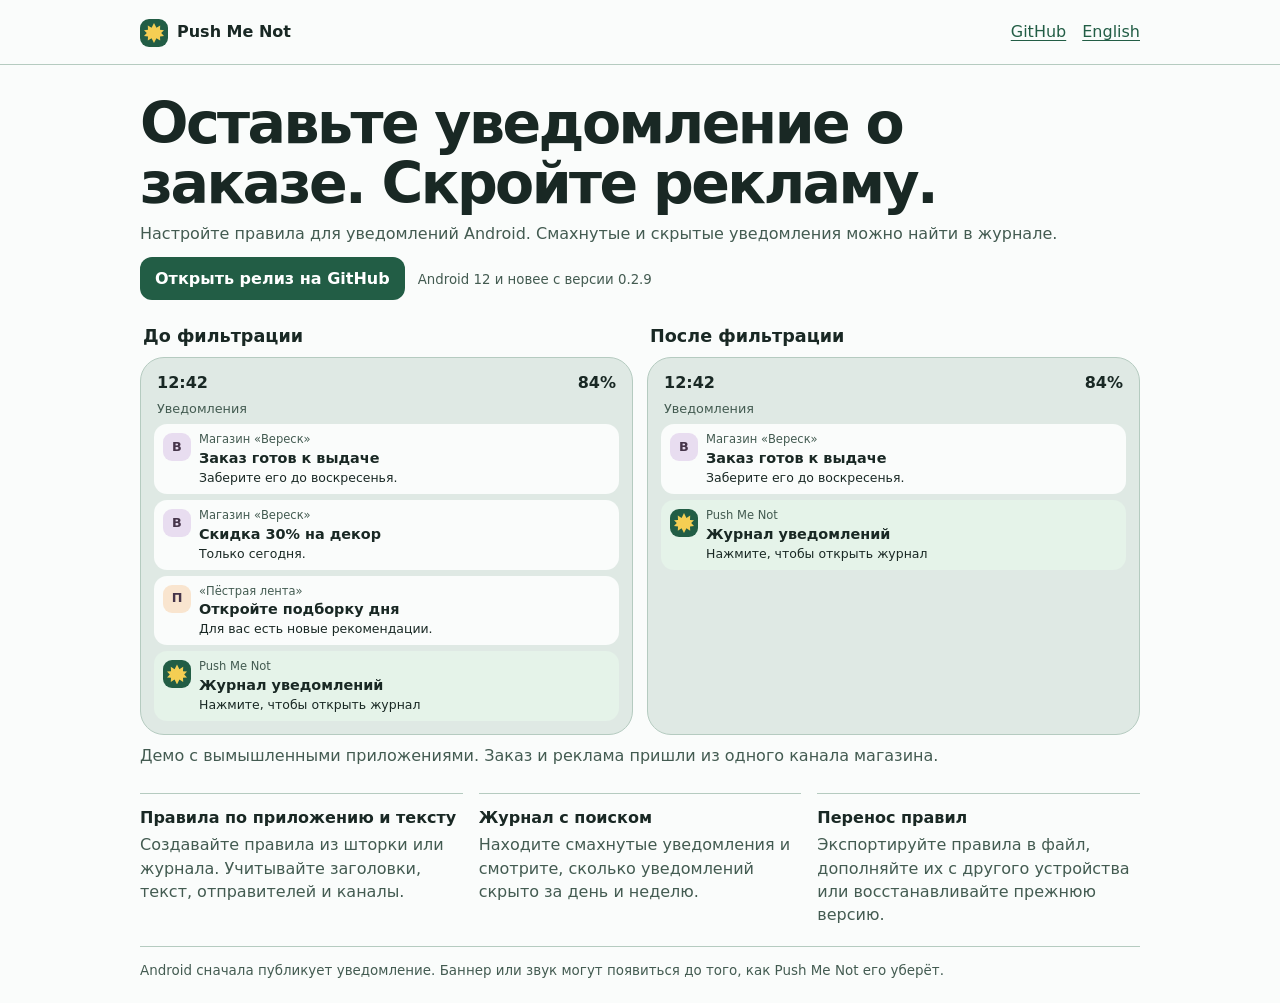
==== docs/ru/index.html @ 068c9e7c "Show notification shade before and after filtering" ====
<!doctype html>
<html lang="ru">
<head>
  <meta charset="utf-8">
  <meta name="viewport" content="width=device-width, initial-scale=1">
  <title>Push Me Not — До фильтрации / После фильтрации</title>
  <meta name="description" content="Фильтруйте уведомления Android по правилам и находите их в журнале с поиском.">
  <link rel="alternate" hreflang="en" href="../">
  <link rel="stylesheet" href="../style.css">
</head>
<body>
<header><div class="wrap">
  <a class="brand" href="./"><span class="icon sun-icon" aria-hidden="true"><i class="sun"></i></span>Push Me Not</a>
  <nav><a href="https://github.com/VitalyOstanin/pushmenot">GitHub</a><a href="../" hreflang="en" lang="en">English</a></nav>
</div></header>
<main class="wrap">
  <section class="intro">
    <h1>Оставьте уведомление о заказе. Скройте рекламу.</h1>
    <p>Настройте правила для уведомлений Android. Смахнутые и скрытые уведомления можно найти в журнале.</p>
    <a class="cta" href="https://github.com/VitalyOstanin/pushmenot/releases/latest">Открыть релиз на GitHub</a>
    <small>Android 12 и новее с версии 0.2.9</small>
  </section>
  <figure>
    <div class="comparison">
      <section class="shot"><h2>До фильтрации</h2><div class="shade"><div class="shade-bar"><span>12:42</span><span>84%</span></div><div class="shade-label">Уведомления</div><article class="notice "><div class="icon " aria-hidden="true">В</div><div><span class="source">Магазин «Вереск»</span><strong>Заказ готов к выдаче</strong><span class="message">Заберите его до воскресенья.</span></div></article><article class="notice "><div class="icon " aria-hidden="true">В</div><div><span class="source">Магазин «Вереск»</span><strong>Скидка 30% на декор</strong><span class="message">Только сегодня.</span></div></article><article class="notice offer"><div class="icon offer" aria-hidden="true">П</div><div><span class="source">«Пёстрая лента»</span><strong>Откройте подборку дня</strong><span class="message">Для вас есть новые рекомендации.</span></div></article><article class="notice shortcut"><div class="icon sun-icon" aria-hidden="true"><i class="sun"></i></div><div><span class="source">Push Me Not</span><strong>Журнал уведомлений</strong><span class="message">Нажмите, чтобы открыть журнал</span></div></article></div></section>
      <section class="shot"><h2>После фильтрации</h2><div class="shade"><div class="shade-bar"><span>12:42</span><span>84%</span></div><div class="shade-label">Уведомления</div><article class="notice "><div class="icon " aria-hidden="true">В</div><div><span class="source">Магазин «Вереск»</span><strong>Заказ готов к выдаче</strong><span class="message">Заберите его до воскресенья.</span></div></article><article class="notice shortcut"><div class="icon sun-icon" aria-hidden="true"><i class="sun"></i></div><div><span class="source">Push Me Not</span><strong>Журнал уведомлений</strong><span class="message">Нажмите, чтобы открыть журнал</span></div></article></div></section>
    </div>
    <figcaption>Демо с вымышленными приложениями. Заказ и реклама пришли из одного канала магазина.</figcaption>
  </figure>
  <section class="facts">
    <article><h2>Правила по приложению и тексту</h2><p>Создавайте правила из шторки или журнала. Учитывайте заголовки, текст, отправителей и каналы.</p></article>
    <article><h2>Журнал с поиском</h2><p>Находите смахнутые уведомления и смотрите, сколько уведомлений скрыто за день и неделю.</p></article>
    <article><h2>Перенос правил</h2><p>Экспортируйте правила в файл, дополняйте их с другого устройства или восстанавливайте прежнюю версию.</p></article>
  </section>
  <footer>Android сначала публикует уведомление. Баннер или звук могут появиться до того, как Push Me Not его уберёт.</footer>
</main>
</body>
</html>
---- docs/style.css ----
:root {
  color-scheme: light dark;
  --ink: #192824;
  --muted: #435b51;
  --green: #225d45;
  --on-green: #fff;
  --bg: #fafcfb;
  --line: #b5cbc0;
  --shade: #dfe9e4;
  --card: #fafcfb;
  --shortcut: #e5f3e9;
  --icon-shop: #e8ddf0;
  --icon-offer: #f9e5cf;
  --icon-ink: #46354a;
  --yellow: #f5ce53;
  font: 16px/1.45 system-ui, sans-serif;
}
@media (prefers-color-scheme: dark) {
  :root {
    --ink: #eef6ef;
    --muted: #bad0c3;
    --green: #afe1c3;
    --on-green: #162e23;
    --bg: #14231c;
    --line: #526c5e;
    --shade: #1d3027;
    --card: #293e34;
    --shortcut: #304d3d;
    --icon-shop: #cabbda;
    --icon-offer: #e9c8a6;
  }
}
* { box-sizing: border-box; }
body { margin: 0; background: var(--bg); color: var(--ink); }
.wrap { width: min(100% - 36px, 1000px); margin-inline: auto; }
header { border-bottom: 1px solid var(--line); }
header .wrap { min-height: 64px; display: flex; justify-content: space-between; align-items: center; gap: 14px; }
.brand { display: inline-flex; align-items: center; gap: 9px; color: var(--ink); font-weight: 750; text-decoration: none; }
nav { display: flex; gap: 16px; }
a { color: var(--green); text-underline-offset: 3px; }
a:focus-visible { outline: 3px solid var(--yellow); outline-offset: 4px; }
.intro { padding-block: 28px 24px; }
h1 { max-width: 23ch; margin: 0 0 8px; font-size: clamp(30px, 5vw, 57px); line-height: 1.06; letter-spacing: -.045em; text-wrap: balance; }
.intro p { margin: 0 0 12px; color: var(--muted); }
.cta { display: inline-block; border-radius: 12px; padding: 10px 15px; background: var(--green); color: var(--on-green); font-weight: 700; text-decoration: none; }
.intro small { display: inline-block; margin: 6px 0 0 8px; color: var(--muted); }
figure { margin: 0; }
.comparison { display: grid; grid-template-columns: repeat(2, minmax(0, 1fr)); gap: 14px; }
.shot { display: grid; grid-template-rows: auto 1fr; }
.shot h2 { font-size: 1.1rem; margin: 0 0 7px 3px; }
.shade { display: flex; flex-direction: column; gap: 6px; min-height: 357px; padding: 13px; border: 1px solid var(--line); border-radius: 24px; background: var(--shade); }
.shade-bar { display: flex; justify-content: space-between; font-weight: 700; padding: 0 3px; }
.shade-label { color: var(--muted); font-size: .8rem; padding-inline: 3px; }
.notice { display: grid; grid-template-columns: 28px minmax(0, 1fr); align-items: start; gap: 8px; padding: 7px 9px; background: var(--card); border-radius: 13px; }
.notice.shortcut { background: var(--shortcut); }
.notice span, .notice strong { display: block; overflow-wrap: anywhere; }
.notice .source { font-size: .72rem; color: var(--muted); }
.notice strong { font-size: .9rem; }
.notice .message { font-size: .78rem; }
.icon { width: 28px; height: 28px; display: grid; place-items: center; margin-top: 2px; background: var(--icon-shop); color: var(--icon-ink); border-radius: 9px; font-weight: 800; font-size: .8rem; }
.icon.offer { background: var(--icon-offer); }
.sun-icon { background: #225d45; }
.sun { width: 20px; height: 20px; background: var(--yellow); clip-path: polygon(50% 0,62% 24%,81% 12%,80% 34%,100% 36%,86% 50%,100% 65%,80% 67%,81% 88%,62% 76%,50% 100%,38% 76%,19% 88%,20% 67%,0 65%,14% 50%,0 36%,20% 34%,19% 12%,38% 24%); }
figcaption { margin-top: 9px; color: var(--muted); }
footer { margin-top: 20px; padding: 14px 0 22px; border-top: 1px solid var(--line); color: var(--muted); font-size: .84rem; }
@media (max-width: 480px) {
  .wrap { width: calc(100% - 22px); }
  .comparison { gap: 8px; }
  .shade { min-height: 0; padding: 6px; border-radius: 17px; }
  .notice { grid-template-columns: minmax(0, 1fr); padding: 6px; }
  .notice .icon { display: none; }
  .shot h2 { font-size: .98rem; }
  .intro small { margin-left: 0; display: block; }
}

.facts { display: grid; grid-template-columns: repeat(3, minmax(0, 1fr)); gap: 16px; margin-top: 26px; }
.facts article { border-top: 1px solid var(--line); padding-top: 12px; }
.facts h2 { font-size: 1rem; margin: 0 0 4px; }
.facts p { color: var(--muted); margin: 0; }
@media (max-width: 620px) { .facts { grid-template-columns: 1fr; } }
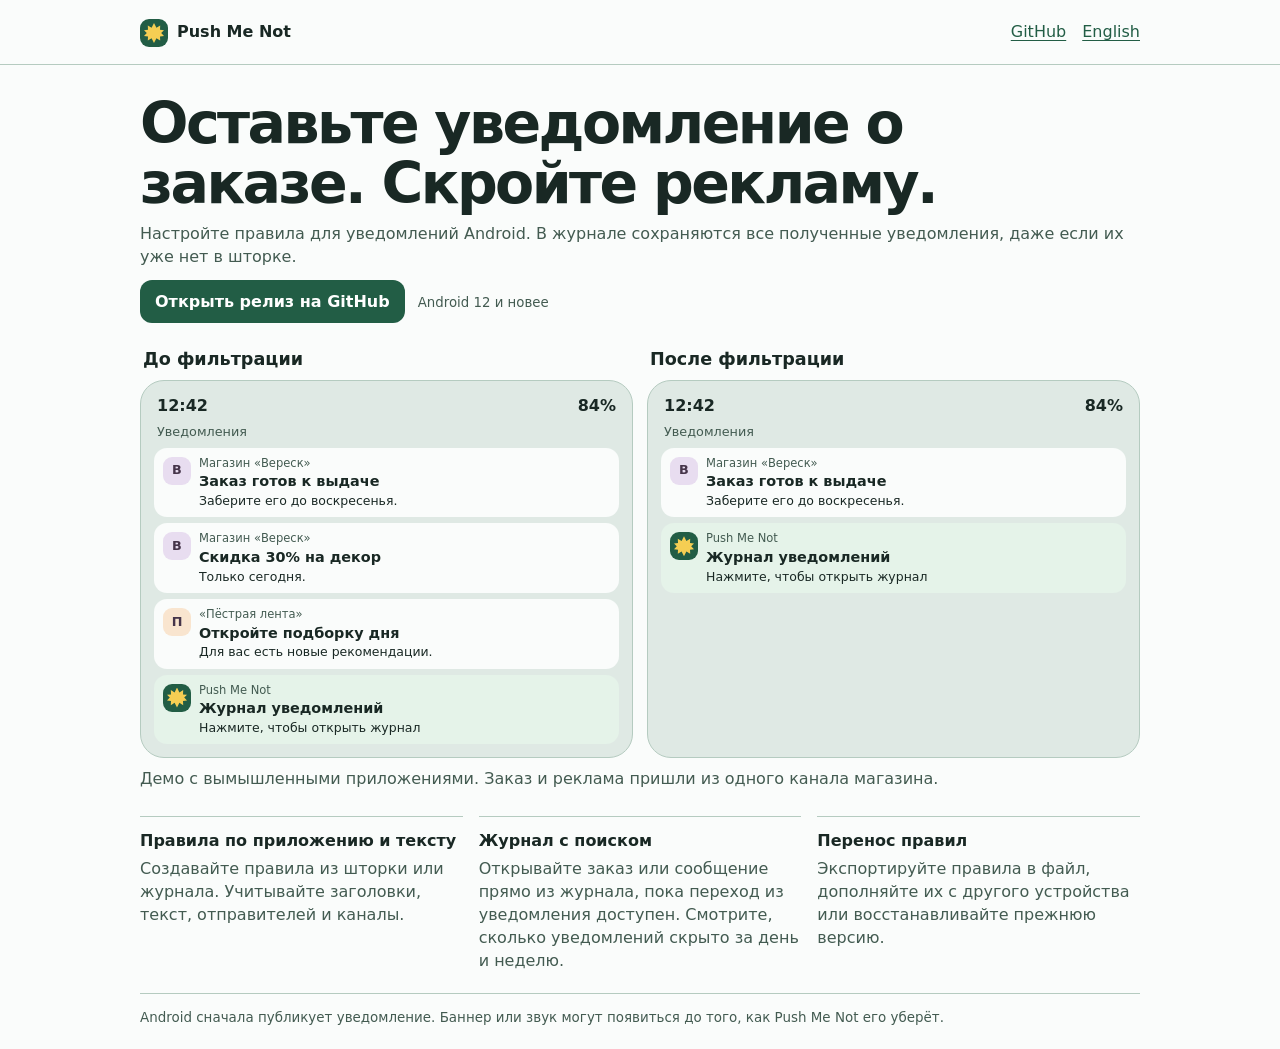
==== commit b8de87c3: "Clarify notification history on the project website" ====
--- a/docs/ru/index.html
+++ b/docs/ru/index.html
@@ -16,9 +16,9 @@
 <main class="wrap">
   <section class="intro">
     <h1>Оставьте уведомление о заказе. Скройте рекламу.</h1>
-    <p>Настройте правила для уведомлений Android. Смахнутые и скрытые уведомления можно найти в журнале.</p>
+    <p>Настройте правила для уведомлений Android. В журнале сохраняются все полученные уведомления, даже если их уже нет в шторке.</p>
     <a class="cta" href="https://github.com/VitalyOstanin/pushmenot/releases/latest">Открыть релиз на GitHub</a>
-    <small>Android 12 и новее с версии 0.2.9</small>
+    <small>Android 12 и новее</small>
   </section>
   <figure>
     <div class="comparison">
@@ -29,7 +29,7 @@
   </figure>
   <section class="facts">
     <article><h2>Правила по приложению и тексту</h2><p>Создавайте правила из шторки или журнала. Учитывайте заголовки, текст, отправителей и каналы.</p></article>
-    <article><h2>Журнал с поиском</h2><p>Находите смахнутые уведомления и смотрите, сколько уведомлений скрыто за день и неделю.</p></article>
+    <article><h2>Журнал с поиском</h2><p>Открывайте заказ или сообщение прямо из журнала, пока переход из уведомления доступен. Смотрите, сколько уведомлений скрыто за день и неделю.</p></article>
     <article><h2>Перенос правил</h2><p>Экспортируйте правила в файл, дополняйте их с другого устройства или восстанавливайте прежнюю версию.</p></article>
   </section>
   <footer>Android сначала публикует уведомление. Баннер или звук могут появиться до того, как Push Me Not его уберёт.</footer>
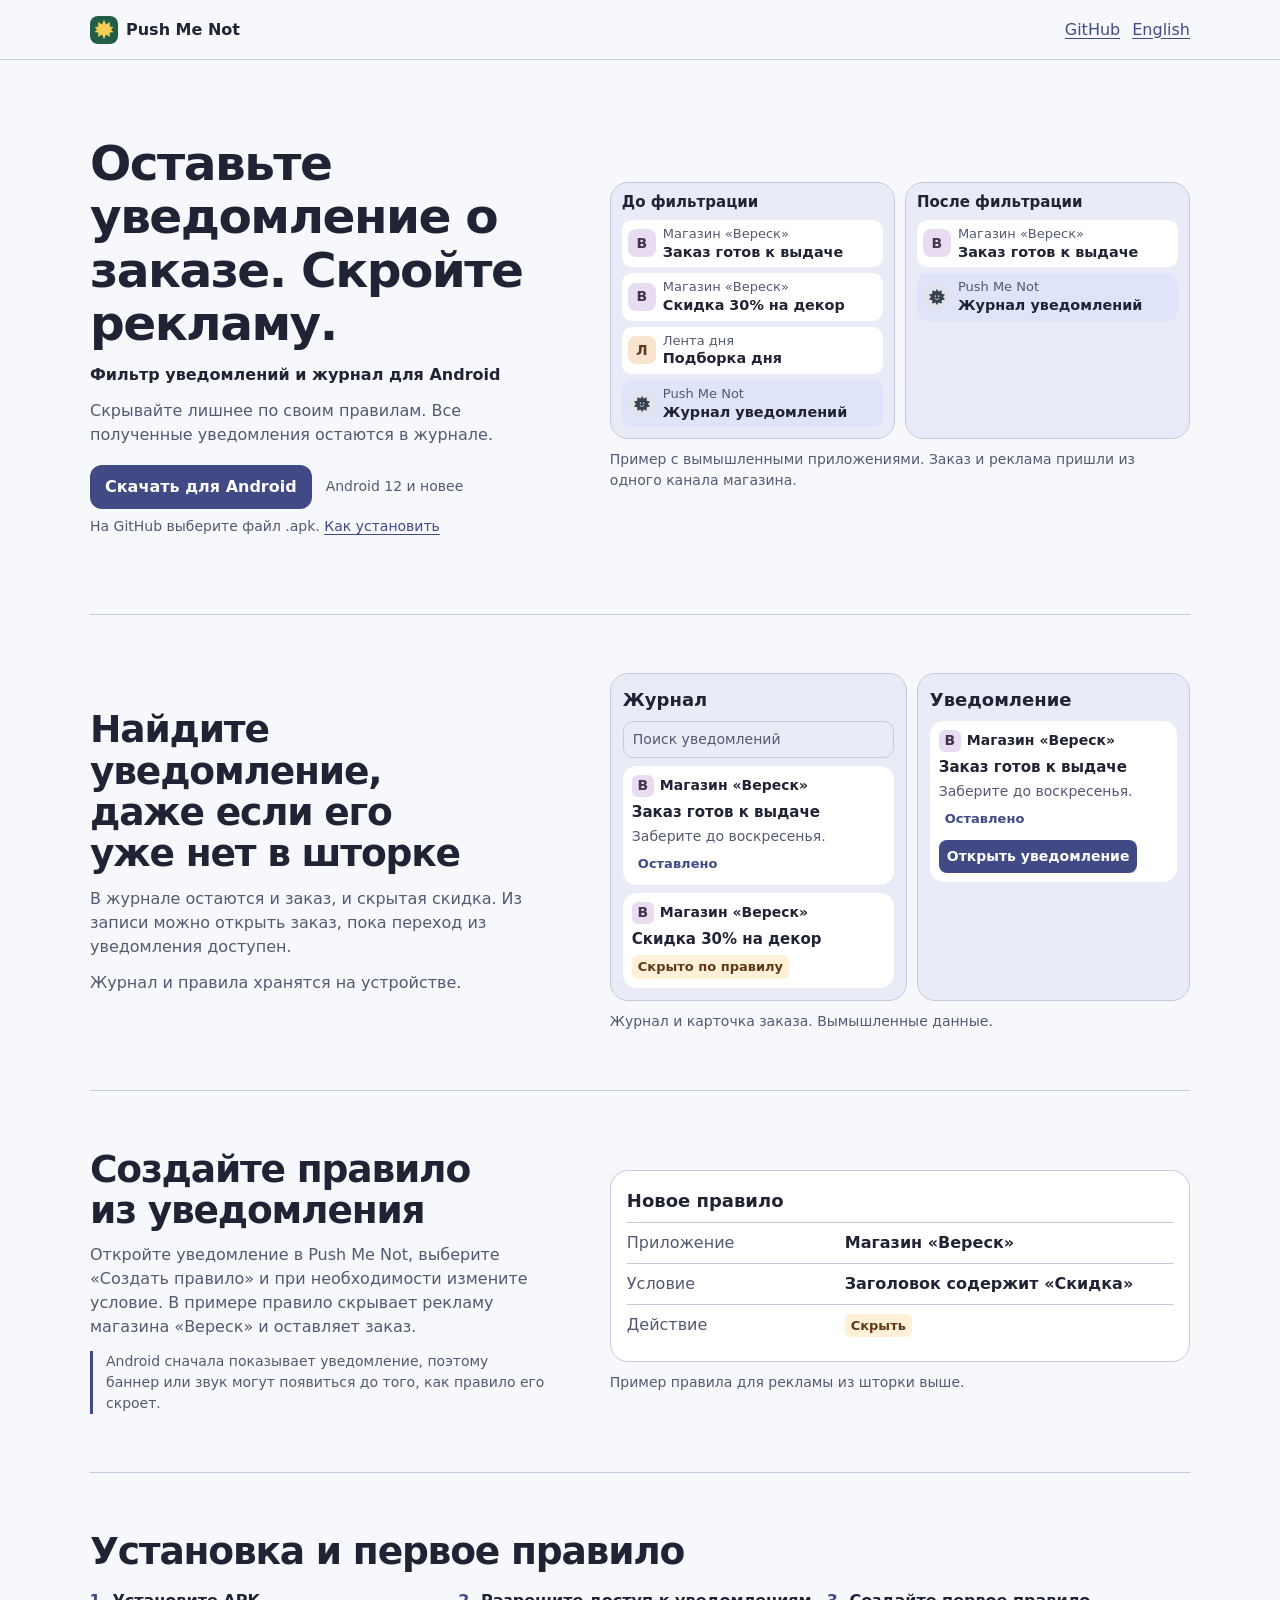
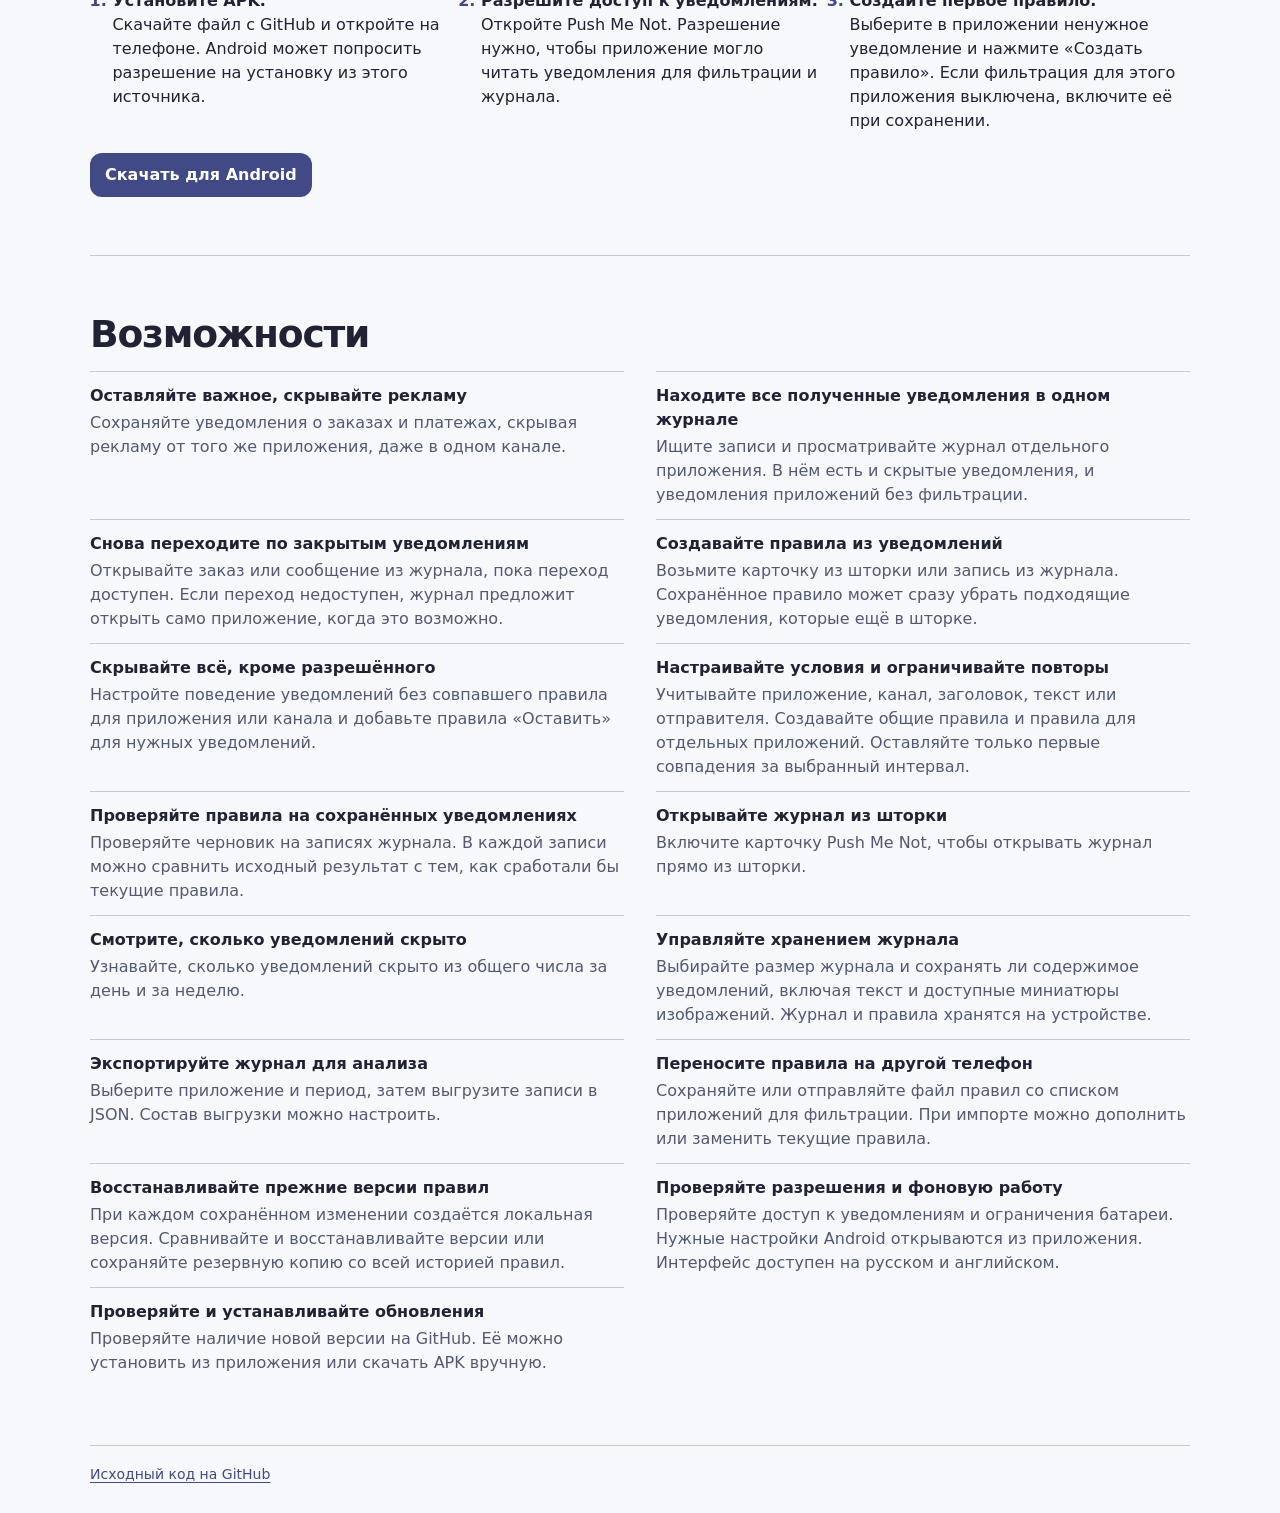
==== commit 7d24e84a: "Expand the project website and use the graphite palette" ====
--- a/docs/ru/index.html
+++ b/docs/ru/index.html
@@ -3,36 +3,138 @@
 <head>
   <meta charset="utf-8">
   <meta name="viewport" content="width=device-width, initial-scale=1">
-  <title>Push Me Not — До фильтрации / После фильтрации</title>
-  <meta name="description" content="Фильтруйте уведомления Android по правилам и находите их в журнале с поиском.">
+  <title>Push Me Not — Фильтр уведомлений и журнал</title>
+  <meta name="description" content="Фильтруйте уведомления Android по своим правилам и находите полученные уведомления в журнале с поиском.">
   <link rel="alternate" hreflang="en" href="../">
   <link rel="stylesheet" href="../style.css">
 </head>
 <body>
-<header><div class="wrap">
-  <a class="brand" href="./"><span class="icon sun-icon" aria-hidden="true"><i class="sun"></i></span>Push Me Not</a>
-  <nav><a href="https://github.com/VitalyOstanin/pushmenot">GitHub</a><a href="../" hreflang="en" lang="en">English</a></nav>
-</div></header>
+<header class="site-header">
+  <div class="wrap header-inner">
+    <a class="brand" href="./"><span class="brand-icon"><span class="sun" aria-hidden="true"></span></span>Push Me Not</a>
+    <nav aria-label="Навигация по сайту">
+      <a href="https://github.com/VitalyOstanin/pushmenot">GitHub</a>
+      <a href="../" class="language" hreflang="en" lang="en">English</a>
+    </nav>
+  </div>
+</header>
+
 <main class="wrap">
-  <section class="intro">
-    <h1>Оставьте уведомление о заказе. Скройте рекламу.</h1>
-    <p>Настройте правила для уведомлений Android. В журнале сохраняются все полученные уведомления, даже если их уже нет в шторке.</p>
-    <a class="cta" href="https://github.com/VitalyOstanin/pushmenot/releases/latest">Открыть релиз на GitHub</a>
-    <small>Android 12 и новее</small>
+  <section class="hero" aria-labelledby="main-heading">
+    <div class="hero-copy">
+      <h1 id="main-heading">Оставьте уведомление о заказе. Скройте рекламу.</h1>
+      <p class="subtitle">Фильтр уведомлений и журнал для Android</p>
+      <p class="lede">Скрывайте лишнее по своим правилам. Все полученные уведомления остаются в журнале.</p>
+      <div class="download">
+        <a class="button" href="https://github.com/VitalyOstanin/pushmenot/releases/latest">Скачать для Android</a>
+        <span>Android 12 и новее</span>
+      </div>
+      <p class="download-help">На GitHub выберите файл .apk. <a href="#install">Как установить</a></p>
+    </div>
+    <figure class="demo">
+      <div class="comparison">
+        <div class="shade">
+          <h2>До фильтрации</h2>
+          <ul><li class="notice "><span class="app-icon shop-icon" aria-hidden="true">В</span><div><span class="source">Магазин «Вереск»</span><strong>Заказ готов к выдаче</strong></div></li><li class="notice "><span class="app-icon shop-icon" aria-hidden="true">В</span><div><span class="source">Магазин «Вереск»</span><strong>Скидка 30% на декор</strong></div></li><li class="notice "><span class="app-icon rec-icon" aria-hidden="true">Л</span><div><span class="source">Лента дня</span><strong>Подборка дня</strong></div></li><li class="notice shortcut"><span class="app-icon shortcut-icon" aria-hidden="true"><span class="sun" aria-hidden="true"></span></span><div><span class="source">Push Me Not</span><strong>Журнал уведомлений</strong></div></li></ul>
+        </div>
+        <div class="shade">
+          <h2>После фильтрации</h2>
+          <ul><li class="notice "><span class="app-icon shop-icon" aria-hidden="true">В</span><div><span class="source">Магазин «Вереск»</span><strong>Заказ готов к выдаче</strong></div></li><li class="notice shortcut"><span class="app-icon shortcut-icon" aria-hidden="true"><span class="sun" aria-hidden="true"></span></span><div><span class="source">Push Me Not</span><strong>Журнал уведомлений</strong></div></li></ul>
+        </div>
+      </div>
+      <figcaption>Пример с вымышленными приложениями. Заказ и реклама пришли из одного канала магазина.</figcaption>
+    </figure>
   </section>
-  <figure>
-    <div class="comparison">
-      <section class="shot"><h2>До фильтрации</h2><div class="shade"><div class="shade-bar"><span>12:42</span><span>84%</span></div><div class="shade-label">Уведомления</div><article class="notice "><div class="icon " aria-hidden="true">В</div><div><span class="source">Магазин «Вереск»</span><strong>Заказ готов к выдаче</strong><span class="message">Заберите его до воскресенья.</span></div></article><article class="notice "><div class="icon " aria-hidden="true">В</div><div><span class="source">Магазин «Вереск»</span><strong>Скидка 30% на декор</strong><span class="message">Только сегодня.</span></div></article><article class="notice offer"><div class="icon offer" aria-hidden="true">П</div><div><span class="source">«Пёстрая лента»</span><strong>Откройте подборку дня</strong><span class="message">Для вас есть новые рекомендации.</span></div></article><article class="notice shortcut"><div class="icon sun-icon" aria-hidden="true"><i class="sun"></i></div><div><span class="source">Push Me Not</span><strong>Журнал уведомлений</strong><span class="message">Нажмите, чтобы открыть журнал</span></div></article></div></section>
-      <section class="shot"><h2>После фильтрации</h2><div class="shade"><div class="shade-bar"><span>12:42</span><span>84%</span></div><div class="shade-label">Уведомления</div><article class="notice "><div class="icon " aria-hidden="true">В</div><div><span class="source">Магазин «Вереск»</span><strong>Заказ готов к выдаче</strong><span class="message">Заберите его до воскресенья.</span></div></article><article class="notice shortcut"><div class="icon sun-icon" aria-hidden="true"><i class="sun"></i></div><div><span class="source">Push Me Not</span><strong>Журнал уведомлений</strong><span class="message">Нажмите, чтобы открыть журнал</span></div></article></div></section>
+
+  <section class="feature history" aria-labelledby="history-heading">
+    <div class="feature-copy">
+      <h2 id="history-heading">Найдите уведомление, даже если его уже нет в шторке</h2>
+      <p>В журнале остаются и заказ, и скрытая скидка. Из записи можно открыть заказ, пока переход из уведомления доступен.</p>
+      <p>Журнал и правила хранятся на устройстве.</p>
     </div>
-    <figcaption>Демо с вымышленными приложениями. Заказ и реклама пришли из одного канала магазина.</figcaption>
-  </figure>
-  <section class="facts">
-    <article><h2>Правила по приложению и тексту</h2><p>Создавайте правила из шторки или журнала. Учитывайте заголовки, текст, отправителей и каналы.</p></article>
-    <article><h2>Журнал с поиском</h2><p>Открывайте заказ или сообщение прямо из журнала, пока переход из уведомления доступен. Смотрите, сколько уведомлений скрыто за день и неделю.</p></article>
-    <article><h2>Перенос правил</h2><p>Экспортируйте правила в файл, дополняйте их с другого устройства или восстанавливайте прежнюю версию.</p></article>
+    <figure class="app-figure">
+      <div class="app-demo">
+        <div class="history-list">
+          <p class="app-heading">Журнал</p>
+          <p class="app-search">Поиск уведомлений</p>
+          <article class="entry">
+          <div class="entry-app"><span class="app-icon shop-icon" aria-hidden="true">В</span><strong>Магазин «Вереск»</strong></div>
+          <p class="entry-title">Заказ готов к выдаче</p>
+          <p class="entry-body">Заберите до воскресенья.</p>
+          <span class="status ">Оставлено</span>
+        </article>
+        <article class="entry">
+          <div class="entry-app"><span class="app-icon shop-icon" aria-hidden="true">В</span><strong>Магазин «Вереск»</strong></div>
+          <p class="entry-title">Скидка 30% на декор</p>
+
+          <span class="status status-hidden">Скрыто по правилу</span>
+        </article>
+        </div>
+        <div class="detail" role="group" aria-label="Карточка уведомления о заказе">
+          <p class="app-heading">Уведомление</p>
+          <div class="entry">
+            <div class="entry-app"><span class="app-icon shop-icon" aria-hidden="true">В</span><strong>Магазин «Вереск»</strong></div>
+            <p class="entry-title">Заказ готов к выдаче</p>
+            <p class="entry-body">Заберите до воскресенья.</p>
+            <span class="status">Оставлено</span>
+            <span class="sample-action">Открыть уведомление</span>
+          </div>
+        </div>
+      </div>
+      <figcaption>Журнал и карточка заказа. Вымышленные данные.</figcaption>
+    </figure>
   </section>
-  <footer>Android сначала публикует уведомление. Баннер или звук могут появиться до того, как Push Me Not его уберёт.</footer>
+
+  <section class="feature rule" aria-labelledby="rule-heading">
+    <div class="feature-copy">
+      <h2 id="rule-heading">Создайте правило из уведомления</h2>
+      <p>Откройте уведомление в Push Me Not, выберите «Создать правило» и при необходимости измените условие. В примере правило скрывает рекламу магазина «Вереск» и оставляет заказ.</p>
+      <p class="caveat">Android сначала показывает уведомление, поэтому баннер или звук могут появиться до того, как правило его скроет.</p>
+    </div>
+    <figure class="rule-figure">
+      <div class="rule-example">
+        <p class="app-heading">Новое правило</p>
+        <dl>
+          <div><dt>Приложение</dt><dd>Магазин «Вереск»</dd></div>
+          <div><dt>Условие</dt><dd>Заголовок содержит «Скидка»</dd></div>
+          <div><dt>Действие</dt><dd><span class="status status-hidden">Скрыть</span></dd></div>
+        </dl>
+      </div>
+      <figcaption>Пример правила для рекламы из шторки выше.</figcaption>
+    </figure>
+  </section>
+
+  <section class="install" id="install" aria-labelledby="install-heading">
+    <h2 id="install-heading">Установка и первое правило</h2>
+    <ol>
+      <li><strong>Установите APK.</strong> Скачайте файл с GitHub и откройте на телефоне. Android может попросить разрешение на установку из этого источника.</li>
+      <li><strong>Разрешите доступ к уведомлениям.</strong> Откройте Push Me Not. Разрешение нужно, чтобы приложение могло читать уведомления для фильтрации и журнала.</li>
+      <li><strong>Создайте первое правило.</strong> Выберите в приложении ненужное уведомление и нажмите «Создать правило». Если фильтрация для этого приложения выключена, включите её при сохранении.</li>
+    </ol>
+    <a class="button" href="https://github.com/VitalyOstanin/pushmenot/releases/latest">Скачать для Android</a>
+  </section>
+
+  <section class="features" aria-labelledby="features-heading">
+    <h2 id="features-heading">Возможности</h2>
+    <ul class="feature-list">
+      <li><strong>Оставляйте важное, скрывайте рекламу</strong><p>Сохраняйте уведомления о заказах и платежах, скрывая рекламу от того же приложения, даже в одном канале.</p></li>
+      <li><strong>Находите все полученные уведомления в одном журнале</strong><p>Ищите записи и просматривайте журнал отдельного приложения. В нём есть и скрытые уведомления, и уведомления приложений без фильтрации.</p></li>
+      <li><strong>Снова переходите по закрытым уведомлениям</strong><p>Открывайте заказ или сообщение из журнала, пока переход доступен. Если переход недоступен, журнал предложит открыть само приложение, когда это возможно.</p></li>
+      <li><strong>Создавайте правила из уведомлений</strong><p>Возьмите карточку из шторки или запись из журнала. Сохранённое правило может сразу убрать подходящие уведомления, которые ещё в шторке.</p></li>
+      <li><strong>Скрывайте всё, кроме разрешённого</strong><p>Настройте поведение уведомлений без совпавшего правила для приложения или канала и добавьте правила «Оставить» для нужных уведомлений.</p></li>
+      <li><strong>Настраивайте условия и ограничивайте повторы</strong><p>Учитывайте приложение, канал, заголовок, текст или отправителя. Создавайте общие правила и правила для отдельных приложений. Оставляйте только первые совпадения за выбранный интервал.</p></li>
+      <li><strong>Проверяйте правила на сохранённых уведомлениях</strong><p>Проверяйте черновик на записях журнала. В каждой записи можно сравнить исходный результат с тем, как сработали бы текущие правила.</p></li>
+      <li><strong>Открывайте журнал из шторки</strong><p>Включите карточку Push Me Not, чтобы открывать журнал прямо из шторки.</p></li>
+      <li><strong>Смотрите, сколько уведомлений скрыто</strong><p>Узнавайте, сколько уведомлений скрыто из общего числа за день и за неделю.</p></li>
+      <li><strong>Управляйте хранением журнала</strong><p>Выбирайте размер журнала и сохранять ли содержимое уведомлений, включая текст и доступные миниатюры изображений. Журнал и правила хранятся на устройстве.</p></li>
+      <li><strong>Экспортируйте журнал для анализа</strong><p>Выберите приложение и период, затем выгрузите записи в JSON. Состав выгрузки можно настроить.</p></li>
+      <li><strong>Переносите правила на другой телефон</strong><p>Сохраняйте или отправляйте файл правил со списком приложений для фильтрации. При импорте можно дополнить или заменить текущие правила.</p></li>
+      <li><strong>Восстанавливайте прежние версии правил</strong><p>При каждом сохранённом изменении создаётся локальная версия. Сравнивайте и восстанавливайте версии или сохраняйте резервную копию со всей историей правил.</p></li>
+      <li><strong>Проверяйте разрешения и фоновую работу</strong><p>Проверяйте доступ к уведомлениям и ограничения батареи. Нужные настройки Android открываются из приложения. Интерфейс доступен на русском и английском.</p></li>
+      <li><strong>Проверяйте и устанавливайте обновления</strong><p>Проверяйте наличие новой версии на GitHub. Её можно установить из приложения или скачать APK вручную.</p></li>
+    </ul>
+  </section>
 </main>
+<footer class="wrap site-footer"><a href="https://github.com/VitalyOstanin/pushmenot">Исходный код на GitHub</a></footer>
 </body>
 </html>
--- a/docs/style.css
+++ b/docs/style.css
@@ -1,80 +1,232 @@
 :root {
   color-scheme: light dark;
-  --ink: #192824;
-  --muted: #435b51;
-  --green: #225d45;
-  --on-green: #fff;
-  --bg: #fafcfb;
-  --line: #b5cbc0;
-  --shade: #dfe9e4;
-  --card: #fafcfb;
-  --shortcut: #e5f3e9;
-  --icon-shop: #e8ddf0;
-  --icon-offer: #f9e5cf;
-  --icon-ink: #46354a;
-  --yellow: #f5ce53;
-  font: 16px/1.45 system-ui, sans-serif;
-}
-@media (prefers-color-scheme: dark) {
-  :root {
-    --ink: #eef6ef;
-    --muted: #bad0c3;
-    --green: #afe1c3;
-    --on-green: #162e23;
-    --bg: #14231c;
-    --line: #526c5e;
-    --shade: #1d3027;
-    --card: #293e34;
-    --shortcut: #304d3d;
-    --icon-shop: #cabbda;
-    --icon-offer: #e9c8a6;
-  }
-}
+  --bg: light-dark(#f7f8fc, #171923);
+  --surface: light-dark(#fff, #252936);
+  --well: light-dark(#e9ecf6, #1d202c);
+  --ink: light-dark(#202333, #f0f1fa);
+  --muted: light-dark(#535970, #b9bfd1);
+  --line: light-dark(#c4cadd, #555e7c);
+  --accent: light-dark(#414a85, #b5bff8);
+  --on-accent: light-dark(#fff, #171923);
+  --highlight: light-dark(#dfe4fa, #363e60);
+  --warning-bg: light-dark(#fff0d7, #50391f);
+  --warning-ink: light-dark(#5c3b16, #ffdfaa);
+  --sun: #f5ce53;
+  font: 16px/1.5 system-ui, sans-serif;
+}
+
 * { box-sizing: border-box; }
-body { margin: 0; background: var(--bg); color: var(--ink); }
-.wrap { width: min(100% - 36px, 1000px); margin-inline: auto; }
-header { border-bottom: 1px solid var(--line); }
-header .wrap { min-height: 64px; display: flex; justify-content: space-between; align-items: center; gap: 14px; }
-.brand { display: inline-flex; align-items: center; gap: 9px; color: var(--ink); font-weight: 750; text-decoration: none; }
-nav { display: flex; gap: 16px; }
-a { color: var(--green); text-underline-offset: 3px; }
-a:focus-visible { outline: 3px solid var(--yellow); outline-offset: 4px; }
-.intro { padding-block: 28px 24px; }
-h1 { max-width: 23ch; margin: 0 0 8px; font-size: clamp(30px, 5vw, 57px); line-height: 1.06; letter-spacing: -.045em; text-wrap: balance; }
-.intro p { margin: 0 0 12px; color: var(--muted); }
-.cta { display: inline-block; border-radius: 12px; padding: 10px 15px; background: var(--green); color: var(--on-green); font-weight: 700; text-decoration: none; }
-.intro small { display: inline-block; margin: 6px 0 0 8px; color: var(--muted); }
-figure { margin: 0; }
-.comparison { display: grid; grid-template-columns: repeat(2, minmax(0, 1fr)); gap: 14px; }
-.shot { display: grid; grid-template-rows: auto 1fr; }
-.shot h2 { font-size: 1.1rem; margin: 0 0 7px 3px; }
-.shade { display: flex; flex-direction: column; gap: 6px; min-height: 357px; padding: 13px; border: 1px solid var(--line); border-radius: 24px; background: var(--shade); }
-.shade-bar { display: flex; justify-content: space-between; font-weight: 700; padding: 0 3px; }
-.shade-label { color: var(--muted); font-size: .8rem; padding-inline: 3px; }
-.notice { display: grid; grid-template-columns: 28px minmax(0, 1fr); align-items: start; gap: 8px; padding: 7px 9px; background: var(--card); border-radius: 13px; }
-.notice.shortcut { background: var(--shortcut); }
-.notice span, .notice strong { display: block; overflow-wrap: anywhere; }
-.notice .source { font-size: .72rem; color: var(--muted); }
-.notice strong { font-size: .9rem; }
-.notice .message { font-size: .78rem; }
-.icon { width: 28px; height: 28px; display: grid; place-items: center; margin-top: 2px; background: var(--icon-shop); color: var(--icon-ink); border-radius: 9px; font-weight: 800; font-size: .8rem; }
-.icon.offer { background: var(--icon-offer); }
-.sun-icon { background: #225d45; }
-.sun { width: 20px; height: 20px; background: var(--yellow); clip-path: polygon(50% 0,62% 24%,81% 12%,80% 34%,100% 36%,86% 50%,100% 65%,80% 67%,81% 88%,62% 76%,50% 100%,38% 76%,19% 88%,20% 67%,0 65%,14% 50%,0 36%,20% 34%,19% 12%,38% 24%); }
-figcaption { margin-top: 9px; color: var(--muted); }
-footer { margin-top: 20px; padding: 14px 0 22px; border-top: 1px solid var(--line); color: var(--muted); font-size: .84rem; }
-@media (max-width: 480px) {
-  .wrap { width: calc(100% - 22px); }
-  .comparison { gap: 8px; }
-  .shade { min-height: 0; padding: 6px; border-radius: 17px; }
-  .notice { grid-template-columns: minmax(0, 1fr); padding: 6px; }
-  .notice .icon { display: none; }
-  .shot h2 { font-size: .98rem; }
-  .intro small { margin-left: 0; display: block; }
-}
-
-.facts { display: grid; grid-template-columns: repeat(3, minmax(0, 1fr)); gap: 16px; margin-top: 26px; }
-.facts article { border-top: 1px solid var(--line); padding-top: 12px; }
-.facts h2 { font-size: 1rem; margin: 0 0 4px; }
-.facts p { color: var(--muted); margin: 0; }
-@media (max-width: 620px) { .facts { grid-template-columns: 1fr; } }
+body { margin: 0; color: var(--ink); background: var(--bg); }
+.wrap { width: min(100% - 40px, 1100px); margin-inline: auto; }
+p, h1, h2, figure, ul, ol, dl { margin: 0; }
+p, li, h1, h2 { overflow-wrap: break-word; }
+a { color: var(--accent); text-underline-offset: .2em; }
+a:focus-visible { outline: 3px solid var(--accent); outline-offset: 4px; }
+h1, h2 { line-height: 1.1; letter-spacing: -.032em; text-wrap: balance; }
+h1 { font-size: clamp(2rem, 3.8vw, 3.4rem); }
+h2 { font-size: clamp(1.5rem, 3.1vw, 2.35rem); }
+figcaption { margin-top: 10px; color: var(--muted); font-size: .875rem; }
+
+.header-inner, .header-inner nav { display: flex; align-items: center; gap: 12px; }
+.site-header { border-bottom: 1px solid var(--line); }
+.header-inner { min-height: 59px; justify-content: space-between; }
+.header-inner nav { flex-wrap: wrap; }
+.brand {
+  display: inline-flex;
+  align-items: center;
+  gap: 8px;
+  color: var(--ink);
+  font-weight: 760;
+  text-decoration: none;
+}
+.brand-icon, .app-icon {
+  display: grid;
+  place-items: center;
+  flex: none;
+  width: 28px;
+  height: 28px;
+  border-radius: 8px;
+  font-size: .875rem;
+  font-weight: 800;
+}
+.brand-icon { background: #225d45; }
+.shortcut-icon {
+  border-radius: 50%;
+  background: light-dark(#e1e5eb, #38434e);
+  color: light-dark(#374350, #f0f3f7);
+}
+.sun {
+  width: 19px;
+  height: 19px;
+  background: var(--sun);
+  clip-path: polygon(50% 0,61% 24%,80% 10%,81% 35%,100% 37%,87% 50%,100% 65%,80% 66%,81% 89%,61% 76%,50% 100%,39% 76%,19% 89%,20% 66%,0 65%,13% 50%,0 37%,19% 35%,20% 10%,39% 24%);
+}
+
+.notice .shortcut-icon .sun {
+  width: 100%;
+  height: 100%;
+  background: currentColor;
+  clip-path: none;
+  mask: url("data:image/svg+xml,%3Csvg%20xmlns%3D%22http%3A//www.w3.org/2000/svg%22%20viewBox%3D%220%200%20108%20108%22%3E%3Cpath%20transform%3D%22translate%2814%2014%29%20scale%280.8%200.8%29%22%20fill%3D%22%23fff%22%20fill-rule%3D%22evenodd%22%20d%3D%22M50%2C10%20L57%2C24%2072%2C18%2073%2C34%2089%2C38%2079%2C50%2089%2C62%2073%2C66%2072%2C82%2057%2C76%2050%2C90%2043%2C76%2028%2C82%2027%2C66%2011%2C62%2021%2C50%2011%2C38%2027%2C34%2028%2C18%2043%2C24%20Z%20M45%2C46%20A3%2C4%200%2C1%201%2C39%2C46%20A3%2C4%200%2C1%201%2C45%2C46%20Z%20M61%2C46%20A3%2C4%200%2C1%201%2C55%2C46%20A3%2C4%200%2C1%201%2C61%2C46%20Z%20M40%2C58.1%20Q50%2C67.9%2060%2C58.1%20A1.5%2C1.5%200%2C0%200%2C58%2C55.9%20Q50%2C63.1%2042%2C55.9%20A1.5%2C1.5%200%2C0%200%2C40%2C58.1%20Z%22/%3E%3C/svg%3E") center / contain no-repeat;
+}
+
+.hero, .feature {
+  display: grid;
+  grid-template-columns: minmax(0, .88fr) minmax(0, 1.12fr);
+  column-gap: clamp(28px, 5vw, 66px);
+  row-gap: 20px;
+}
+.hero { align-items: center; padding-block: clamp(28px, 6vw, 78px); }
+.subtitle { margin-top: 12px; font-weight: 700; }
+.lede, .feature-copy p { margin-top: 12px; color: var(--muted); }
+.download { display: flex; align-items: center; flex-wrap: wrap; gap: 9px 14px; margin-top: 18px; }
+.download span, .download-help { color: var(--muted); font-size: .875rem; }
+.download-help { margin-top: 7px; }
+.download-help a { display: inline-block; }
+.button {
+  display: inline-block;
+  padding: 10px 15px;
+  border-radius: 12px;
+  background: var(--accent);
+  color: var(--on-accent);
+  font-weight: 720;
+  text-decoration: none;
+}
+
+.comparison { display: grid; grid-template-columns: repeat(2, minmax(0, 1fr)); gap: 10px; }
+.shade { min-width: 0; padding: 11px; border: 1px solid var(--line); border-radius: 18px; background: var(--well); }
+.shade h2 { margin: 0 0 9px; font-size: .9375rem; letter-spacing: 0; }
+.shade ul { display: grid; gap: 6px; padding: 0; list-style: none; }
+.notice {
+  display: grid;
+  grid-template-columns: auto minmax(0, 1fr);
+  gap: 7px;
+  align-items: center;
+  min-width: 0;
+  padding: 6px;
+  background: var(--surface);
+  border-radius: 10px;
+  line-height: 1.22;
+}
+.notice .source { display: block; color: var(--muted); font-size: .8125rem; }
+.notice strong { display: block; margin-top: 2px; font-size: .9rem; }
+.notice.shortcut { background: var(--highlight); }
+.shop-icon { color: #46354a; background: #e8ddf0; }
+.rec-icon { color: #5b3a22; background: #f9e5cf; }
+
+.feature, .install, .features {
+  align-items: center;
+  padding-block: clamp(29px, 5vw, 58px);
+  border-top: 1px solid var(--line);
+}
+.app-demo {
+  display: grid;
+  grid-template-columns: minmax(0, 1fr) minmax(0, .92fr);
+  gap: 10px;
+  color: var(--ink);
+}
+.history-list, .detail {
+  padding: 12px;
+  background: var(--well);
+  border: 1px solid var(--line);
+  border-radius: 18px;
+}
+.app-heading { font-size: 1.125rem; font-weight: 700; }
+.app-search {
+  margin-top: 8px;
+  padding: 7px 9px;
+  border: 1px solid var(--line);
+  border-radius: 10px;
+  color: var(--muted);
+  font-size: .875rem;
+}
+.entry { margin-top: 8px; padding: 9px; border-radius: 14px; background: var(--surface); }
+.entry-app { display: flex; align-items: center; gap: 6px; font-size: .875rem; }
+.entry-app .app-icon { width: 22px; height: 22px; border-radius: 6px; }
+.entry-title { margin-top: 4px; font-weight: 680; font-size: .9375rem; }
+.entry-body { margin-top: 3px; color: var(--muted); font-size: .875rem; }
+.status {
+  display: inline-block;
+  margin-top: 5px;
+  padding: 2px 6px;
+  border-radius: 6px;
+  font-size: .8125rem;
+  font-weight: 650;
+  color: var(--accent);
+}
+.status-hidden { background: var(--warning-bg); color: var(--warning-ink); }
+.sample-action {
+  display: block;
+  width: fit-content;
+  margin-top: 9px;
+  padding: 6px 8px;
+  border-radius: 8px;
+  background: var(--accent);
+  color: var(--on-accent);
+  font-size: .875rem;
+  font-weight: 650;
+}
+.caveat { padding-left: 13px; border-left: 3px solid var(--accent); font-size: .875rem; }
+.rule-example { padding: 16px; border: 1px solid var(--line); border-radius: 18px; background: var(--surface); }
+.rule-example dl { margin-top: 8px; }
+.rule-example dl div { display: grid; grid-template-columns: minmax(0, .78fr) minmax(0, 1.22fr); gap: 8px; padding-block: 8px; border-top: 1px solid var(--line); }
+.rule-example dt { color: var(--muted); }
+.rule-example dd { margin: 0; font-weight: 660; overflow-wrap: break-word; }
+.rule-example .status { margin: 0; }
+.install ol {
+  display: grid;
+  grid-template-columns: repeat(3, minmax(0, 1fr));
+  gap: 20px 28px;
+  margin: 16px 0 20px;
+  padding-left: 1.4rem;
+}
+.install li::marker { font-weight: 750; color: var(--accent); }
+.install li strong { display: block; }
+.feature-list {
+  display: grid;
+  grid-template-columns: repeat(2, minmax(0, 1fr));
+  gap: 0 32px;
+  margin-top: 16px;
+  padding: 0;
+}
+.feature-list li {
+  list-style-type: none;
+  padding-block: 12px;
+  border-top: 1px solid var(--line);
+}
+.feature-list p { margin-top: 3px; color: var(--muted); }
+.site-footer { padding-block: 18px 28px; border-top: 1px solid var(--line); font-size: .875rem; }
+
+@media (max-width: 820px) {
+  .hero, .feature { grid-template-columns: minmax(0, 1fr); }
+  .hero-copy, .feature-copy { max-width: 630px; }
+  .demo, .app-figure, .rule-figure { max-width: 620px; }
+}
+
+@media (max-width: 550px) {
+  .wrap { width: calc(100% - 24px); }
+  .subtitle, .lede { margin-top: 7px; }
+  .download { margin-top: 12px; gap: 4px 9px; }
+  .download-help { margin-top: 4px; }
+  .header-inner { gap: 8px; min-height: 52px; }
+  .header-inner nav { gap: 9px; font-size: .9375rem; }
+  .hero { row-gap: 14px; padding-top: 17px; }
+  h1 { font-size: clamp(1.75rem, 7.5vw, 2.9rem); }
+  .comparison { gap: 6px; }
+  .shade { padding: 6px; border-radius: 12px; }
+  .notice .app-icon { width: 21px; height: 21px; border-radius: 6px; font-size: .75rem; }
+  .notice .sun { width: 15px; height: 15px; }
+  .notice { gap: 5px; padding: 4px; }
+  .history-list, .detail { padding: 7px; }
+  .app-demo { gap: 6px; }
+  .entry { padding: 6px; }
+  .install ol { grid-template-columns: minmax(0, 1fr); gap: 10px; }
+  .feature-list { grid-template-columns: minmax(0, 1fr); }
+}
+
+@media (max-width: 350px) {
+  .app-demo { grid-template-columns: minmax(0, 1fr); }
+  .notice .app-icon { width: 18px; height: 18px; }
+  .notice .sun { width: 13px; height: 13px; }
+  .notice { gap: 4px; }
+}
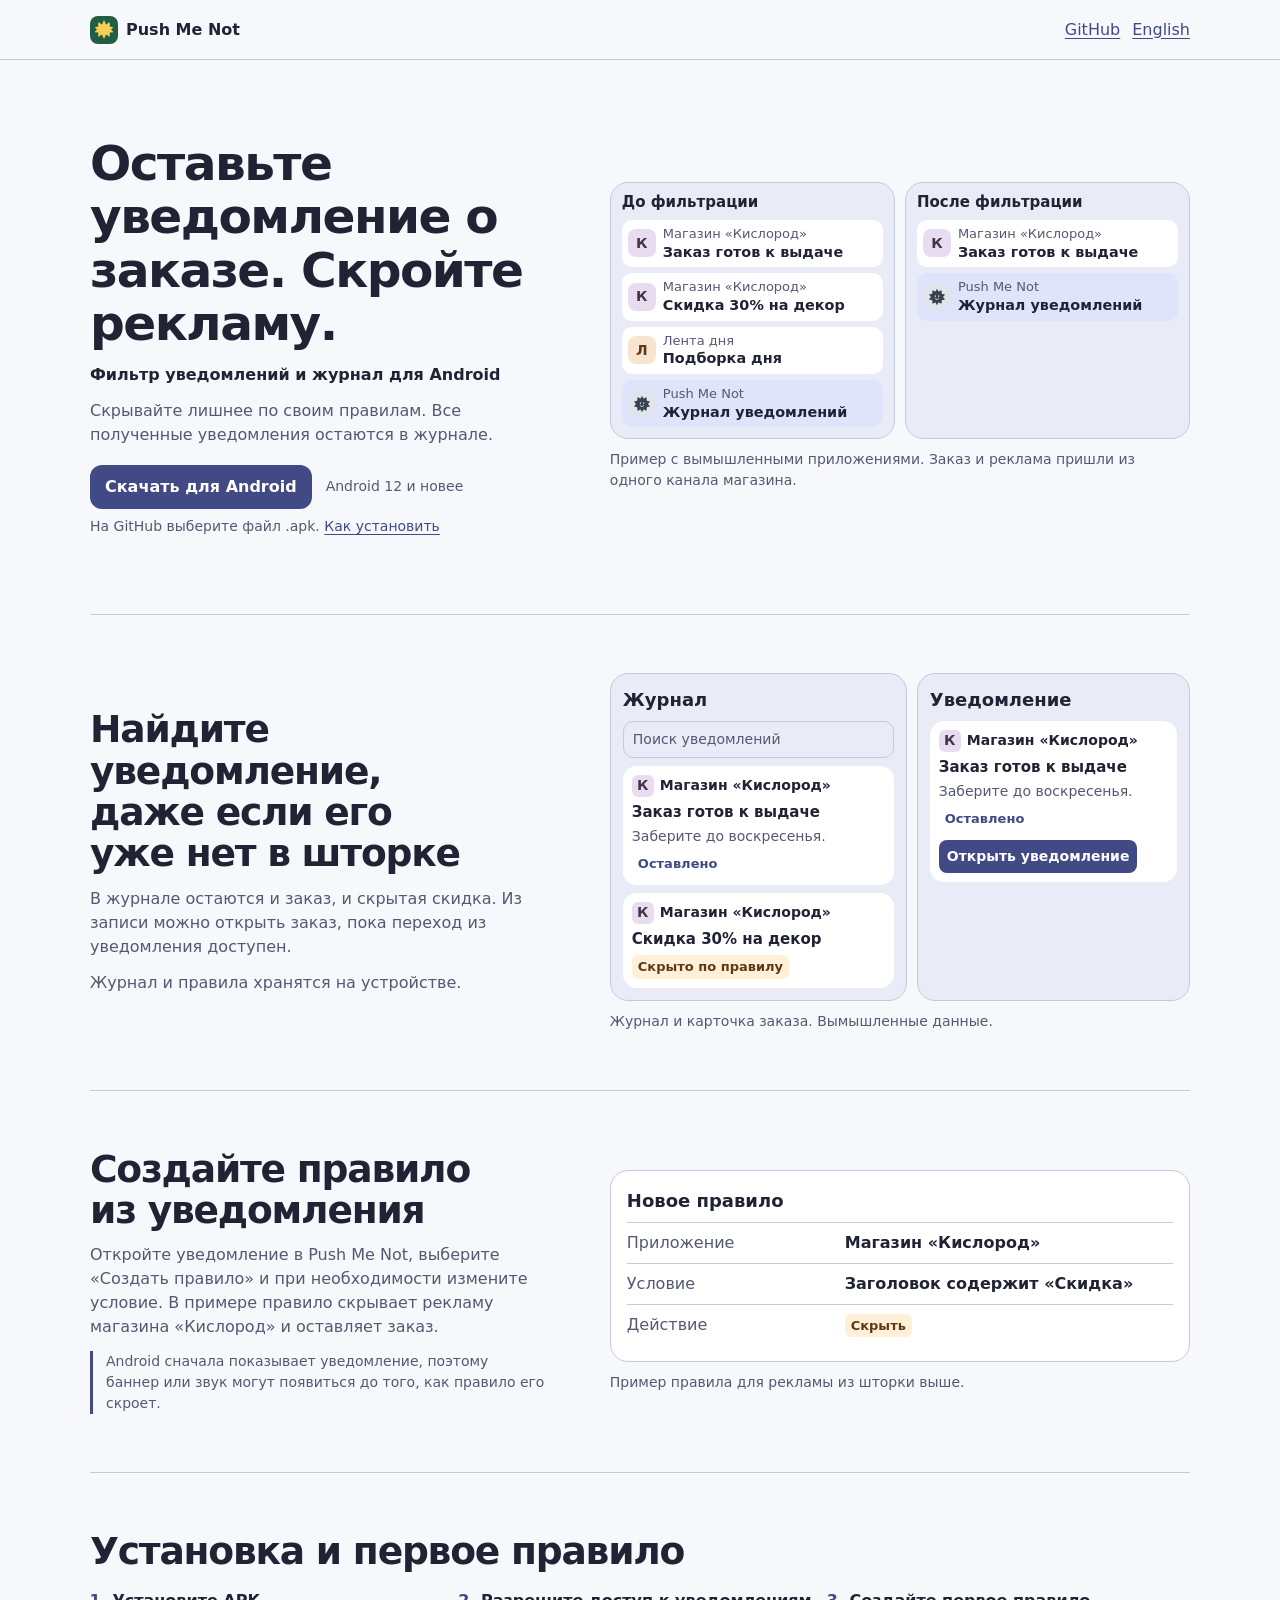
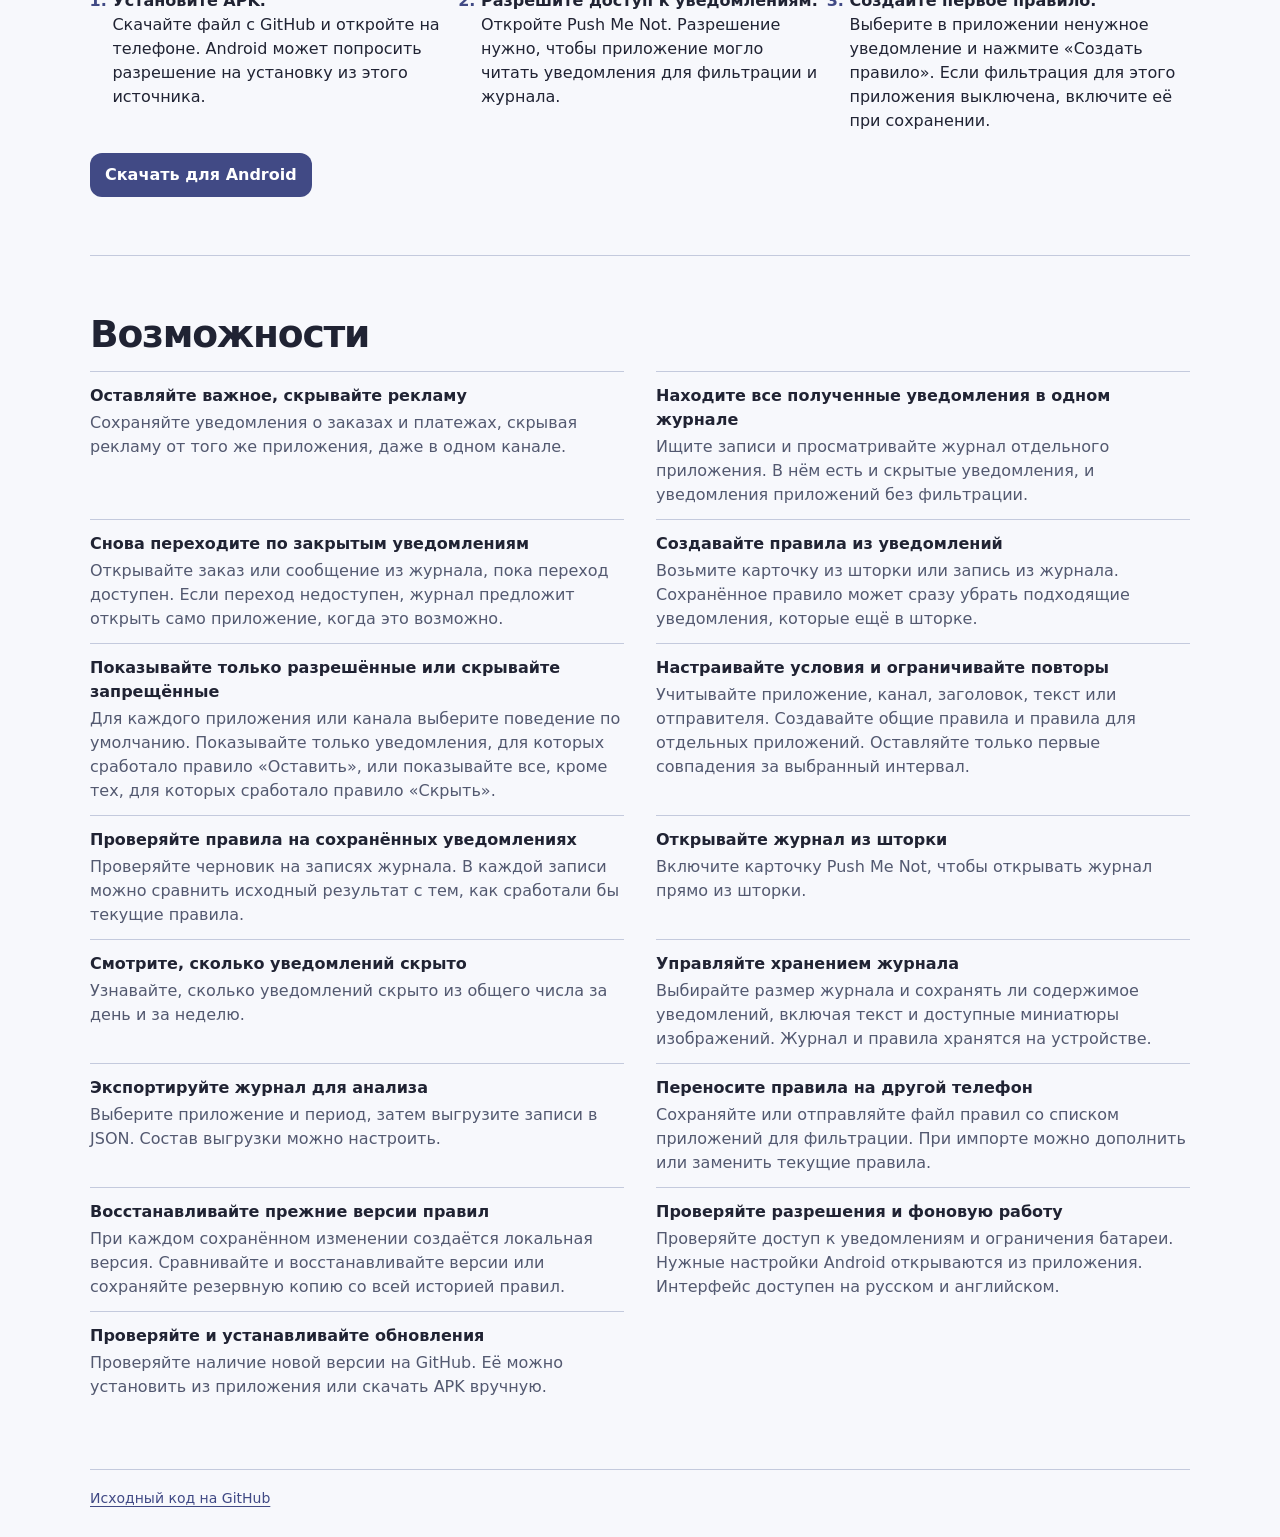
==== commit e3465339: "Explain both notification filtering modes" ====
--- a/docs/ru/index.html
+++ b/docs/ru/index.html
@@ -35,11 +35,11 @@
       <div class="comparison">
         <div class="shade">
           <h2>До фильтрации</h2>
-          <ul><li class="notice "><span class="app-icon shop-icon" aria-hidden="true">В</span><div><span class="source">Магазин «Вереск»</span><strong>Заказ готов к выдаче</strong></div></li><li class="notice "><span class="app-icon shop-icon" aria-hidden="true">В</span><div><span class="source">Магазин «Вереск»</span><strong>Скидка 30% на декор</strong></div></li><li class="notice "><span class="app-icon rec-icon" aria-hidden="true">Л</span><div><span class="source">Лента дня</span><strong>Подборка дня</strong></div></li><li class="notice shortcut"><span class="app-icon shortcut-icon" aria-hidden="true"><span class="sun" aria-hidden="true"></span></span><div><span class="source">Push Me Not</span><strong>Журнал уведомлений</strong></div></li></ul>
+          <ul><li class="notice "><span class="app-icon shop-icon" aria-hidden="true">К</span><div><span class="source">Магазин «Кислород»</span><strong>Заказ готов к выдаче</strong></div></li><li class="notice "><span class="app-icon shop-icon" aria-hidden="true">К</span><div><span class="source">Магазин «Кислород»</span><strong>Скидка 30% на декор</strong></div></li><li class="notice "><span class="app-icon rec-icon" aria-hidden="true">Л</span><div><span class="source">Лента дня</span><strong>Подборка дня</strong></div></li><li class="notice shortcut"><span class="app-icon shortcut-icon" aria-hidden="true"><span class="sun" aria-hidden="true"></span></span><div><span class="source">Push Me Not</span><strong>Журнал уведомлений</strong></div></li></ul>
         </div>
         <div class="shade">
           <h2>После фильтрации</h2>
-          <ul><li class="notice "><span class="app-icon shop-icon" aria-hidden="true">В</span><div><span class="source">Магазин «Вереск»</span><strong>Заказ готов к выдаче</strong></div></li><li class="notice shortcut"><span class="app-icon shortcut-icon" aria-hidden="true"><span class="sun" aria-hidden="true"></span></span><div><span class="source">Push Me Not</span><strong>Журнал уведомлений</strong></div></li></ul>
+          <ul><li class="notice "><span class="app-icon shop-icon" aria-hidden="true">К</span><div><span class="source">Магазин «Кислород»</span><strong>Заказ готов к выдаче</strong></div></li><li class="notice shortcut"><span class="app-icon shortcut-icon" aria-hidden="true"><span class="sun" aria-hidden="true"></span></span><div><span class="source">Push Me Not</span><strong>Журнал уведомлений</strong></div></li></ul>
         </div>
       </div>
       <figcaption>Пример с вымышленными приложениями. Заказ и реклама пришли из одного канала магазина.</figcaption>
@@ -58,13 +58,13 @@
           <p class="app-heading">Журнал</p>
           <p class="app-search">Поиск уведомлений</p>
           <article class="entry">
-          <div class="entry-app"><span class="app-icon shop-icon" aria-hidden="true">В</span><strong>Магазин «Вереск»</strong></div>
+          <div class="entry-app"><span class="app-icon shop-icon" aria-hidden="true">К</span><strong>Магазин «Кислород»</strong></div>
           <p class="entry-title">Заказ готов к выдаче</p>
           <p class="entry-body">Заберите до воскресенья.</p>
           <span class="status ">Оставлено</span>
         </article>
         <article class="entry">
-          <div class="entry-app"><span class="app-icon shop-icon" aria-hidden="true">В</span><strong>Магазин «Вереск»</strong></div>
+          <div class="entry-app"><span class="app-icon shop-icon" aria-hidden="true">К</span><strong>Магазин «Кислород»</strong></div>
           <p class="entry-title">Скидка 30% на декор</p>
 
           <span class="status status-hidden">Скрыто по правилу</span>
@@ -73,7 +73,7 @@
         <div class="detail" role="group" aria-label="Карточка уведомления о заказе">
           <p class="app-heading">Уведомление</p>
           <div class="entry">
-            <div class="entry-app"><span class="app-icon shop-icon" aria-hidden="true">В</span><strong>Магазин «Вереск»</strong></div>
+            <div class="entry-app"><span class="app-icon shop-icon" aria-hidden="true">К</span><strong>Магазин «Кислород»</strong></div>
             <p class="entry-title">Заказ готов к выдаче</p>
             <p class="entry-body">Заберите до воскресенья.</p>
             <span class="status">Оставлено</span>
@@ -88,14 +88,14 @@
   <section class="feature rule" aria-labelledby="rule-heading">
     <div class="feature-copy">
       <h2 id="rule-heading">Создайте правило из уведомления</h2>
-      <p>Откройте уведомление в Push Me Not, выберите «Создать правило» и при необходимости измените условие. В примере правило скрывает рекламу магазина «Вереск» и оставляет заказ.</p>
+      <p>Откройте уведомление в Push Me Not, выберите «Создать правило» и при необходимости измените условие. В примере правило скрывает рекламу магазина «Кислород» и оставляет заказ.</p>
       <p class="caveat">Android сначала показывает уведомление, поэтому баннер или звук могут появиться до того, как правило его скроет.</p>
     </div>
     <figure class="rule-figure">
       <div class="rule-example">
         <p class="app-heading">Новое правило</p>
         <dl>
-          <div><dt>Приложение</dt><dd>Магазин «Вереск»</dd></div>
+          <div><dt>Приложение</dt><dd>Магазин «Кислород»</dd></div>
           <div><dt>Условие</dt><dd>Заголовок содержит «Скидка»</dd></div>
           <div><dt>Действие</dt><dd><span class="status status-hidden">Скрыть</span></dd></div>
         </dl>
@@ -121,7 +121,7 @@
       <li><strong>Находите все полученные уведомления в одном журнале</strong><p>Ищите записи и просматривайте журнал отдельного приложения. В нём есть и скрытые уведомления, и уведомления приложений без фильтрации.</p></li>
       <li><strong>Снова переходите по закрытым уведомлениям</strong><p>Открывайте заказ или сообщение из журнала, пока переход доступен. Если переход недоступен, журнал предложит открыть само приложение, когда это возможно.</p></li>
       <li><strong>Создавайте правила из уведомлений</strong><p>Возьмите карточку из шторки или запись из журнала. Сохранённое правило может сразу убрать подходящие уведомления, которые ещё в шторке.</p></li>
-      <li><strong>Скрывайте всё, кроме разрешённого</strong><p>Настройте поведение уведомлений без совпавшего правила для приложения или канала и добавьте правила «Оставить» для нужных уведомлений.</p></li>
+      <li><strong>Показывайте только разрешённые или скрывайте запрещённые</strong><p>Для каждого приложения или канала выберите поведение по умолчанию. Показывайте только уведомления, для которых сработало правило «Оставить», или показывайте все, кроме тех, для которых сработало правило «Скрыть».</p></li>
       <li><strong>Настраивайте условия и ограничивайте повторы</strong><p>Учитывайте приложение, канал, заголовок, текст или отправителя. Создавайте общие правила и правила для отдельных приложений. Оставляйте только первые совпадения за выбранный интервал.</p></li>
       <li><strong>Проверяйте правила на сохранённых уведомлениях</strong><p>Проверяйте черновик на записях журнала. В каждой записи можно сравнить исходный результат с тем, как сработали бы текущие правила.</p></li>
       <li><strong>Открывайте журнал из шторки</strong><p>Включите карточку Push Me Not, чтобы открывать журнал прямо из шторки.</p></li>
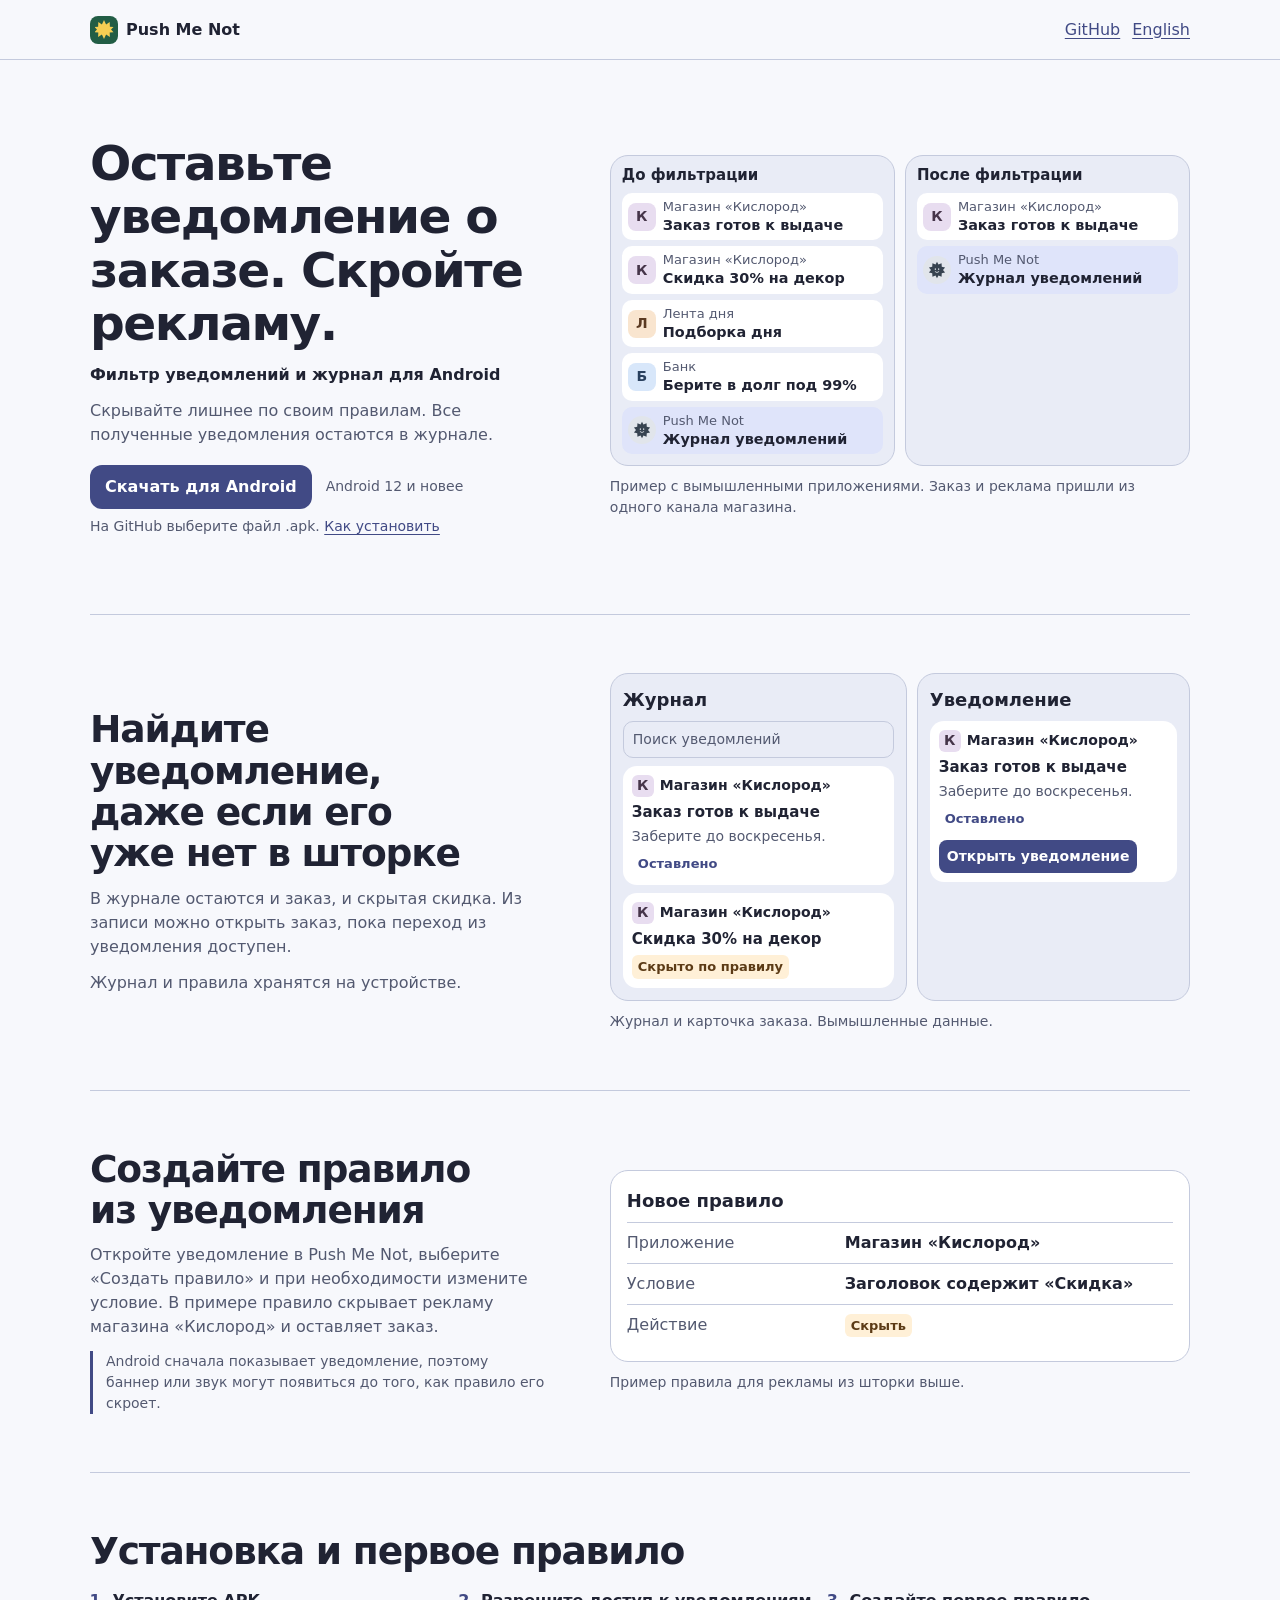
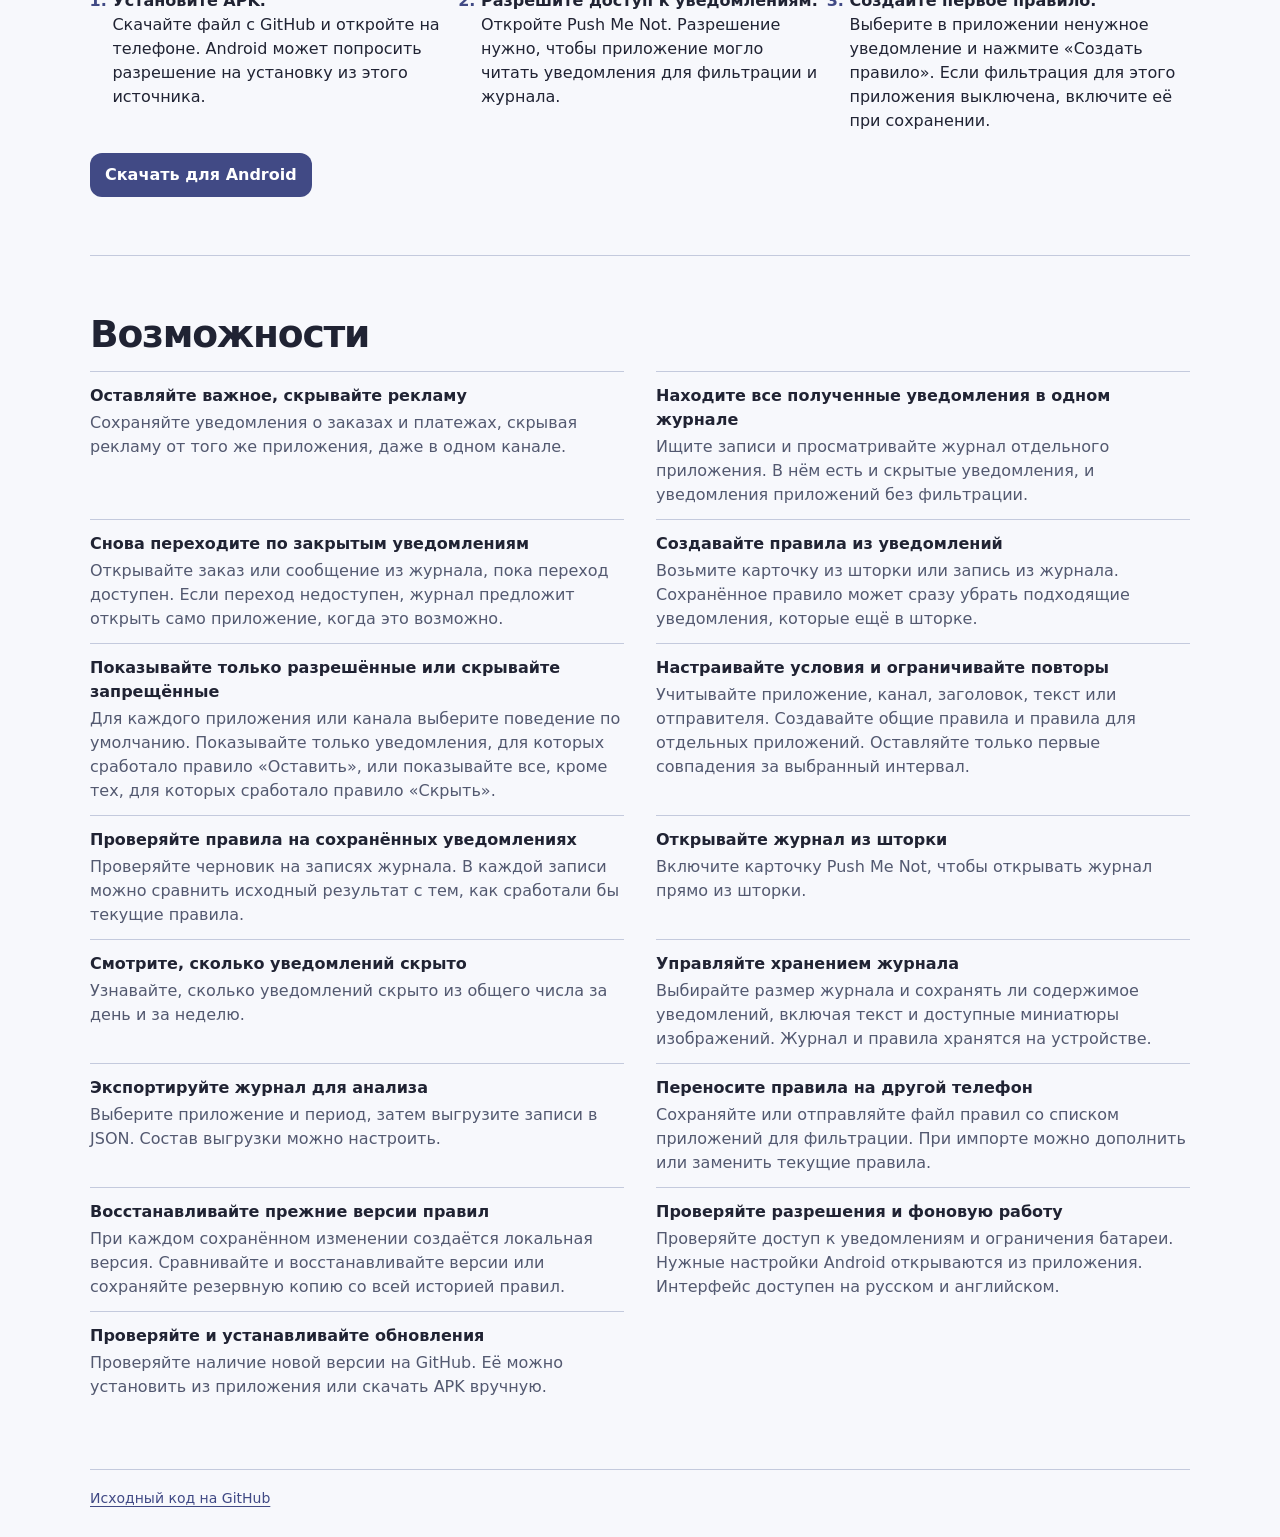
==== commit 8dd21bf2: "Add a fictional bank promotion to the website demo" ====
--- a/docs/ru/index.html
+++ b/docs/ru/index.html
@@ -35,7 +35,7 @@
       <div class="comparison">
         <div class="shade">
           <h2>До фильтрации</h2>
-          <ul><li class="notice "><span class="app-icon shop-icon" aria-hidden="true">К</span><div><span class="source">Магазин «Кислород»</span><strong>Заказ готов к выдаче</strong></div></li><li class="notice "><span class="app-icon shop-icon" aria-hidden="true">К</span><div><span class="source">Магазин «Кислород»</span><strong>Скидка 30% на декор</strong></div></li><li class="notice "><span class="app-icon rec-icon" aria-hidden="true">Л</span><div><span class="source">Лента дня</span><strong>Подборка дня</strong></div></li><li class="notice shortcut"><span class="app-icon shortcut-icon" aria-hidden="true"><span class="sun" aria-hidden="true"></span></span><div><span class="source">Push Me Not</span><strong>Журнал уведомлений</strong></div></li></ul>
+          <ul><li class="notice "><span class="app-icon shop-icon" aria-hidden="true">К</span><div><span class="source">Магазин «Кислород»</span><strong>Заказ готов к выдаче</strong></div></li><li class="notice "><span class="app-icon shop-icon" aria-hidden="true">К</span><div><span class="source">Магазин «Кислород»</span><strong>Скидка 30% на декор</strong></div></li><li class="notice "><span class="app-icon rec-icon" aria-hidden="true">Л</span><div><span class="source">Лента дня</span><strong>Подборка дня</strong></div></li><li class="notice"><span class="app-icon bank-icon" aria-hidden="true">Б</span><div><span class="source">Банк</span><strong>Берите в долг под 99%</strong></div></li><li class="notice shortcut"><span class="app-icon shortcut-icon" aria-hidden="true"><span class="sun" aria-hidden="true"></span></span><div><span class="source">Push Me Not</span><strong>Журнал уведомлений</strong></div></li></ul>
         </div>
         <div class="shade">
           <h2>После фильтрации</h2>
--- a/docs/style.css
+++ b/docs/style.css
@@ -113,6 +113,7 @@
 .notice.shortcut { background: var(--highlight); }
 .shop-icon { color: #46354a; background: #e8ddf0; }
 .rec-icon { color: #5b3a22; background: #f9e5cf; }
+.bank-icon { color: #29405e; background: #d8e7fa; }
 
 .feature, .install, .features {
   align-items: center;
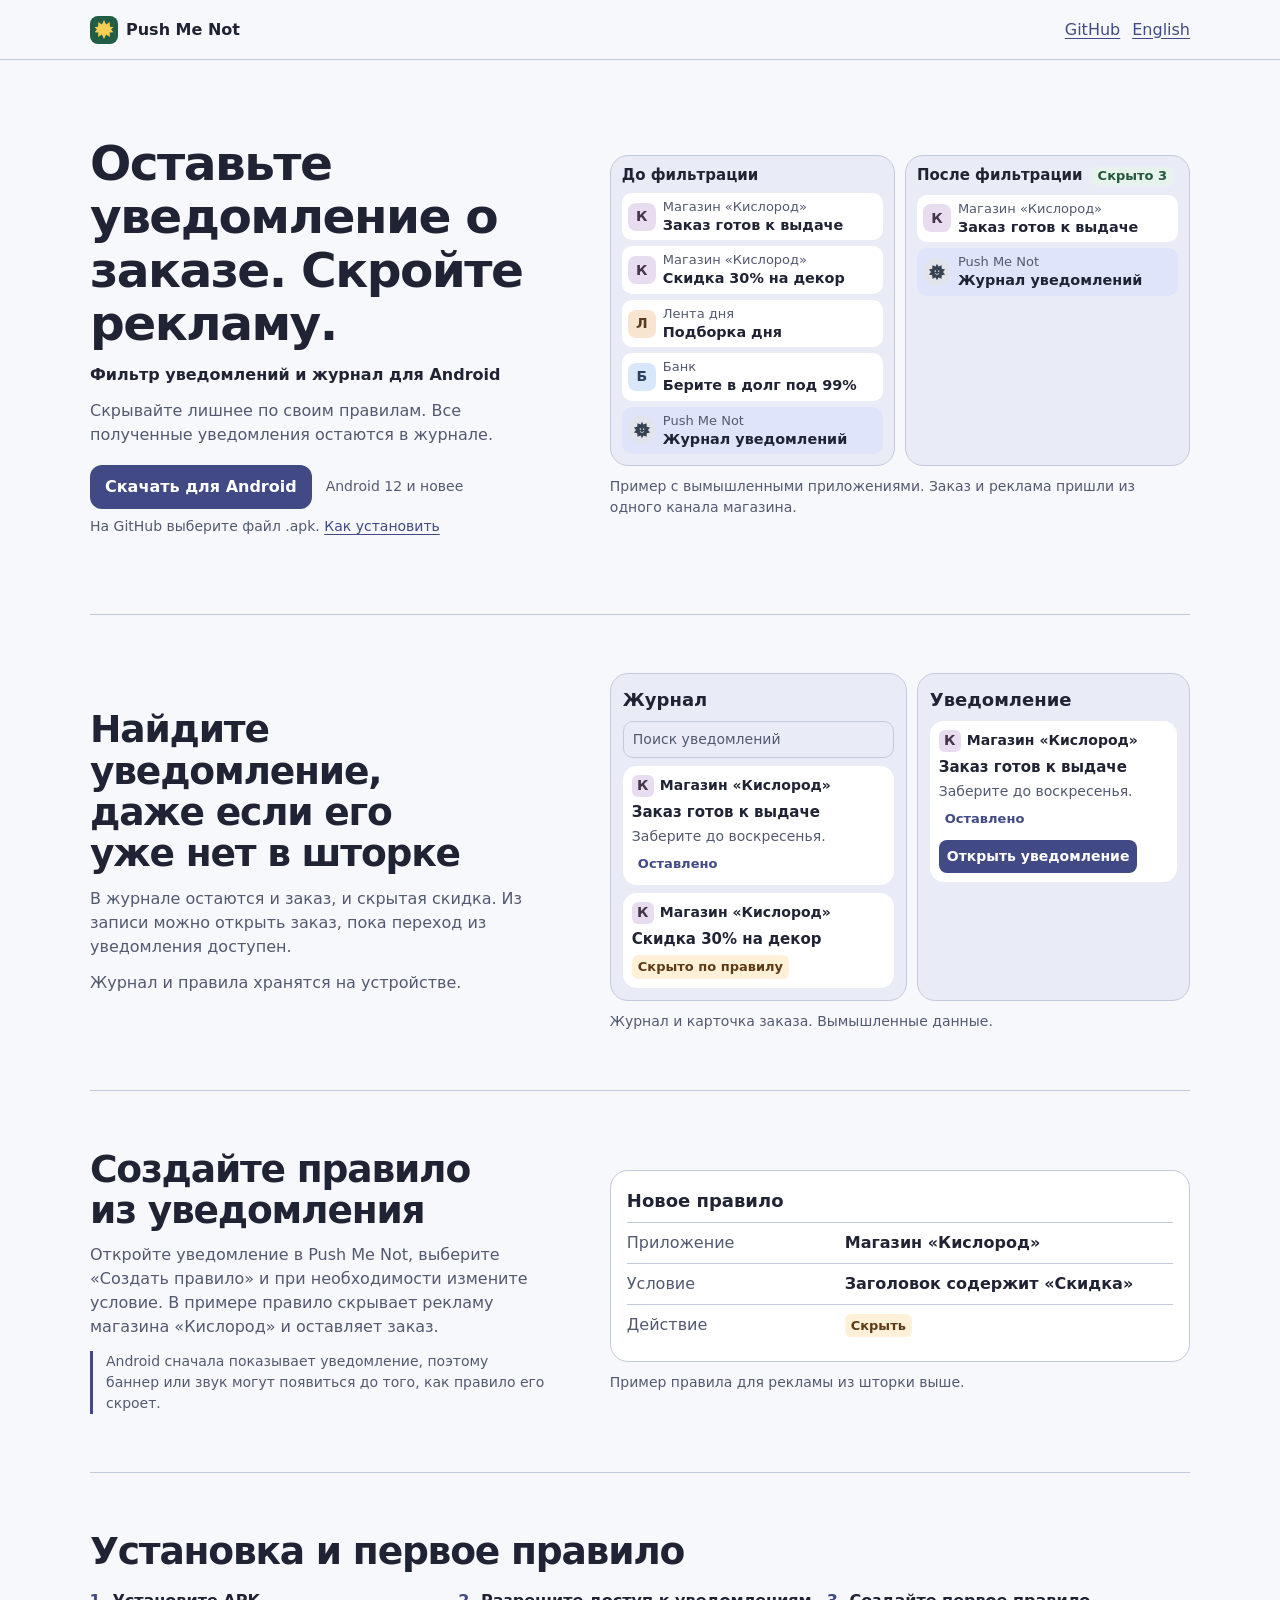
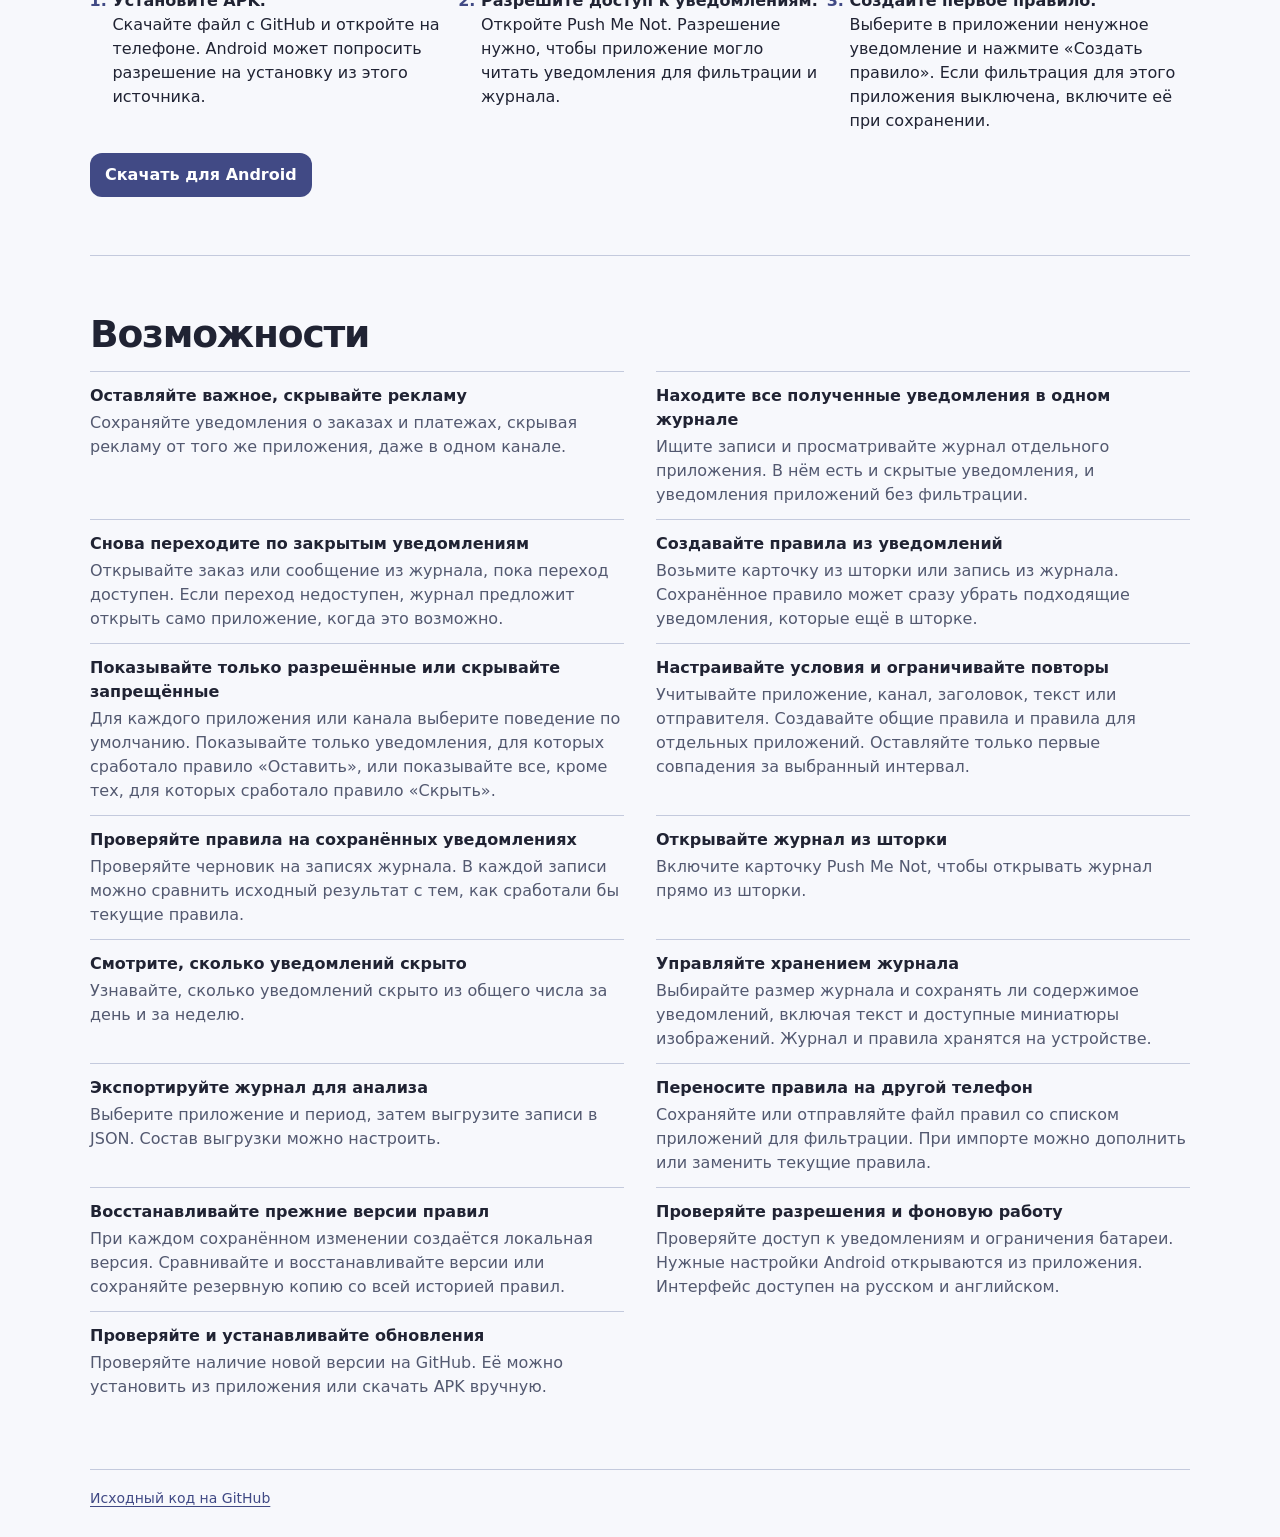
==== commit bee20a68: "Show the hidden notification count in the website demo" ====
--- a/docs/ru/index.html
+++ b/docs/ru/index.html
@@ -38,7 +38,7 @@
           <ul><li class="notice "><span class="app-icon shop-icon" aria-hidden="true">К</span><div><span class="source">Магазин «Кислород»</span><strong>Заказ готов к выдаче</strong></div></li><li class="notice "><span class="app-icon shop-icon" aria-hidden="true">К</span><div><span class="source">Магазин «Кислород»</span><strong>Скидка 30% на декор</strong></div></li><li class="notice "><span class="app-icon rec-icon" aria-hidden="true">Л</span><div><span class="source">Лента дня</span><strong>Подборка дня</strong></div></li><li class="notice"><span class="app-icon bank-icon" aria-hidden="true">Б</span><div><span class="source">Банк</span><strong>Берите в долг под 99%</strong></div></li><li class="notice shortcut"><span class="app-icon shortcut-icon" aria-hidden="true"><span class="sun" aria-hidden="true"></span></span><div><span class="source">Push Me Not</span><strong>Журнал уведомлений</strong></div></li></ul>
         </div>
         <div class="shade">
-          <h2>После фильтрации</h2>
+          <h2 class="shade-result">После фильтрации <span class="hidden-count">Скрыто 3</span></h2>
           <ul><li class="notice "><span class="app-icon shop-icon" aria-hidden="true">К</span><div><span class="source">Магазин «Кислород»</span><strong>Заказ готов к выдаче</strong></div></li><li class="notice shortcut"><span class="app-icon shortcut-icon" aria-hidden="true"><span class="sun" aria-hidden="true"></span></span><div><span class="source">Push Me Not</span><strong>Журнал уведомлений</strong></div></li></ul>
         </div>
       </div>
--- a/docs/style.css
+++ b/docs/style.css
@@ -96,6 +96,15 @@
 .comparison { display: grid; grid-template-columns: repeat(2, minmax(0, 1fr)); gap: 10px; }
 .shade { min-width: 0; padding: 11px; border: 1px solid var(--line); border-radius: 18px; background: var(--well); }
 .shade h2 { margin: 0 0 9px; font-size: .9375rem; letter-spacing: 0; }
+.shade-result { display: flex; align-items: baseline; flex-wrap: wrap; gap: 4px 8px; text-wrap: wrap; }
+.hidden-count {
+  padding: 2px 7px;
+  border-radius: 6px;
+  color: light-dark(#21573b, #b6e4c6);
+  background: light-dark(#e8f2ec, #22342e);
+  font-size: .8125rem;
+  font-weight: 700;
+}
 .shade ul { display: grid; gap: 6px; padding: 0; list-style: none; }
 .notice {
   display: grid;
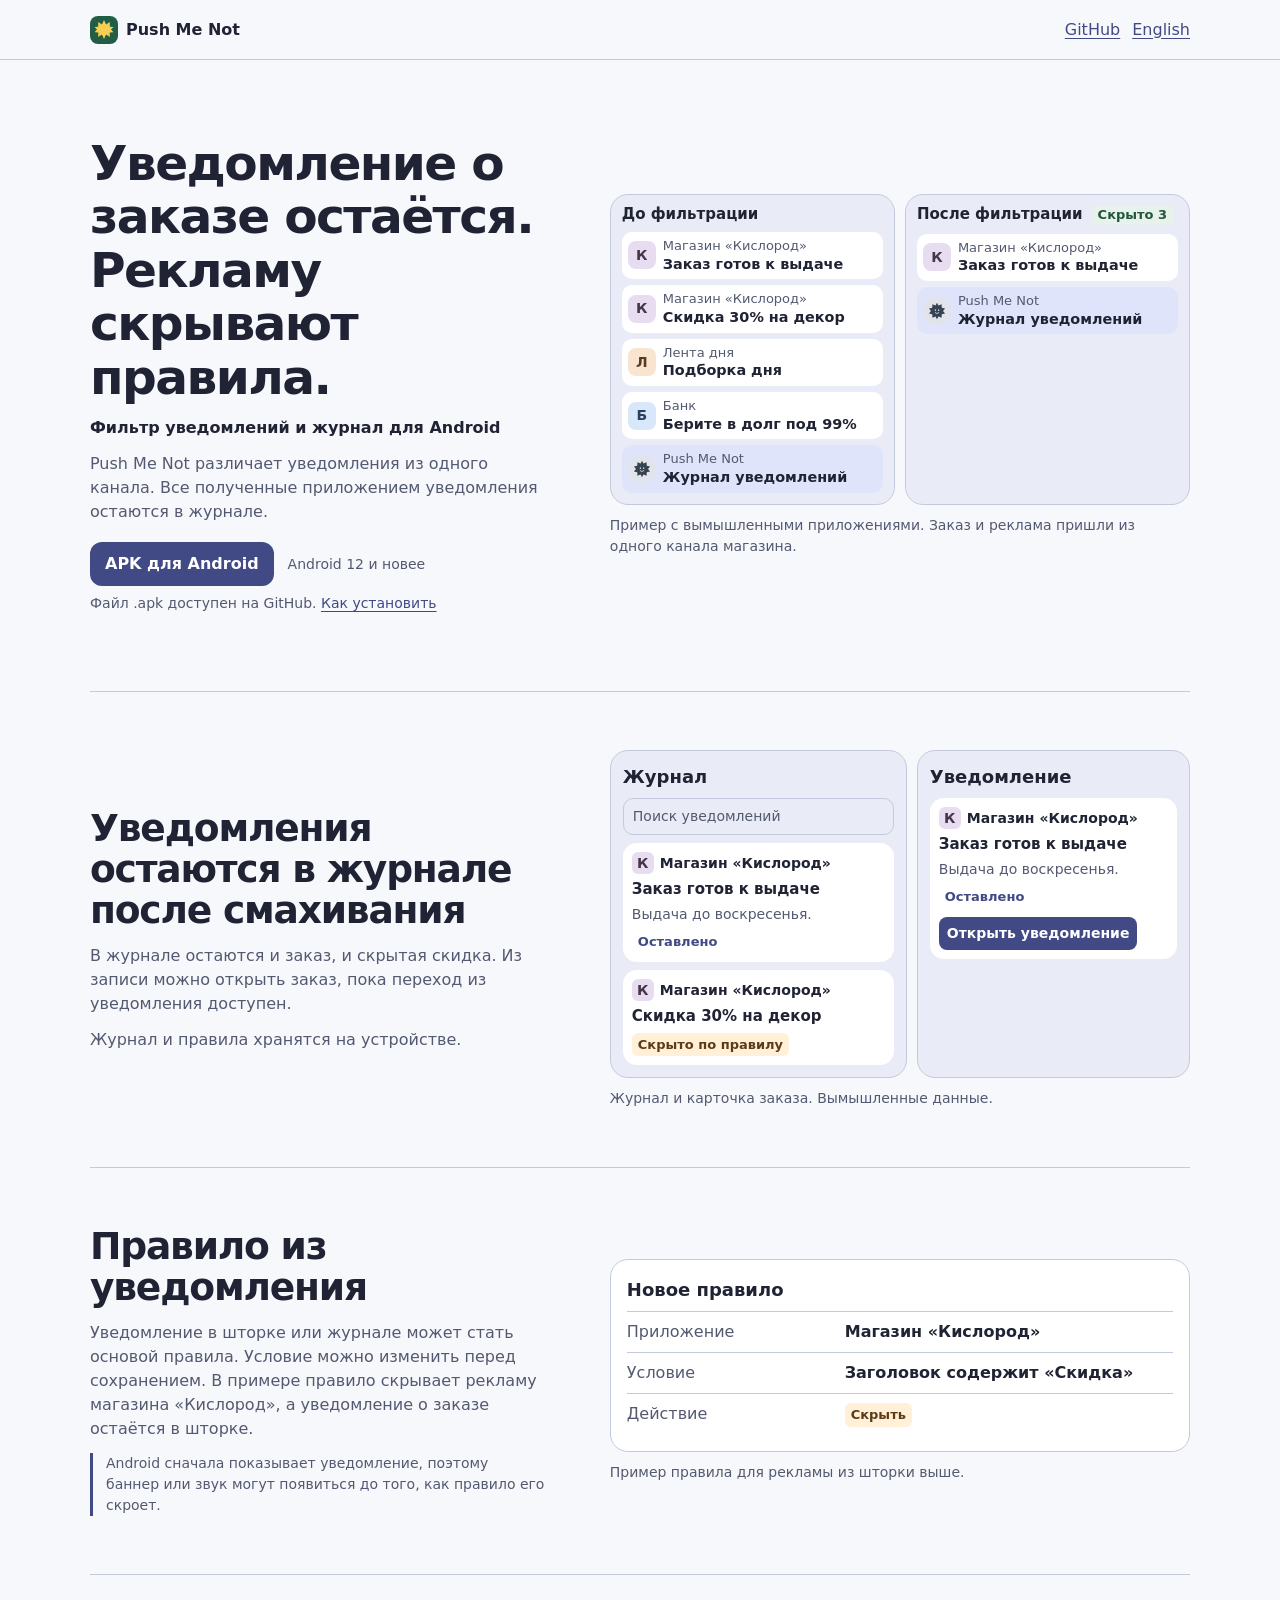
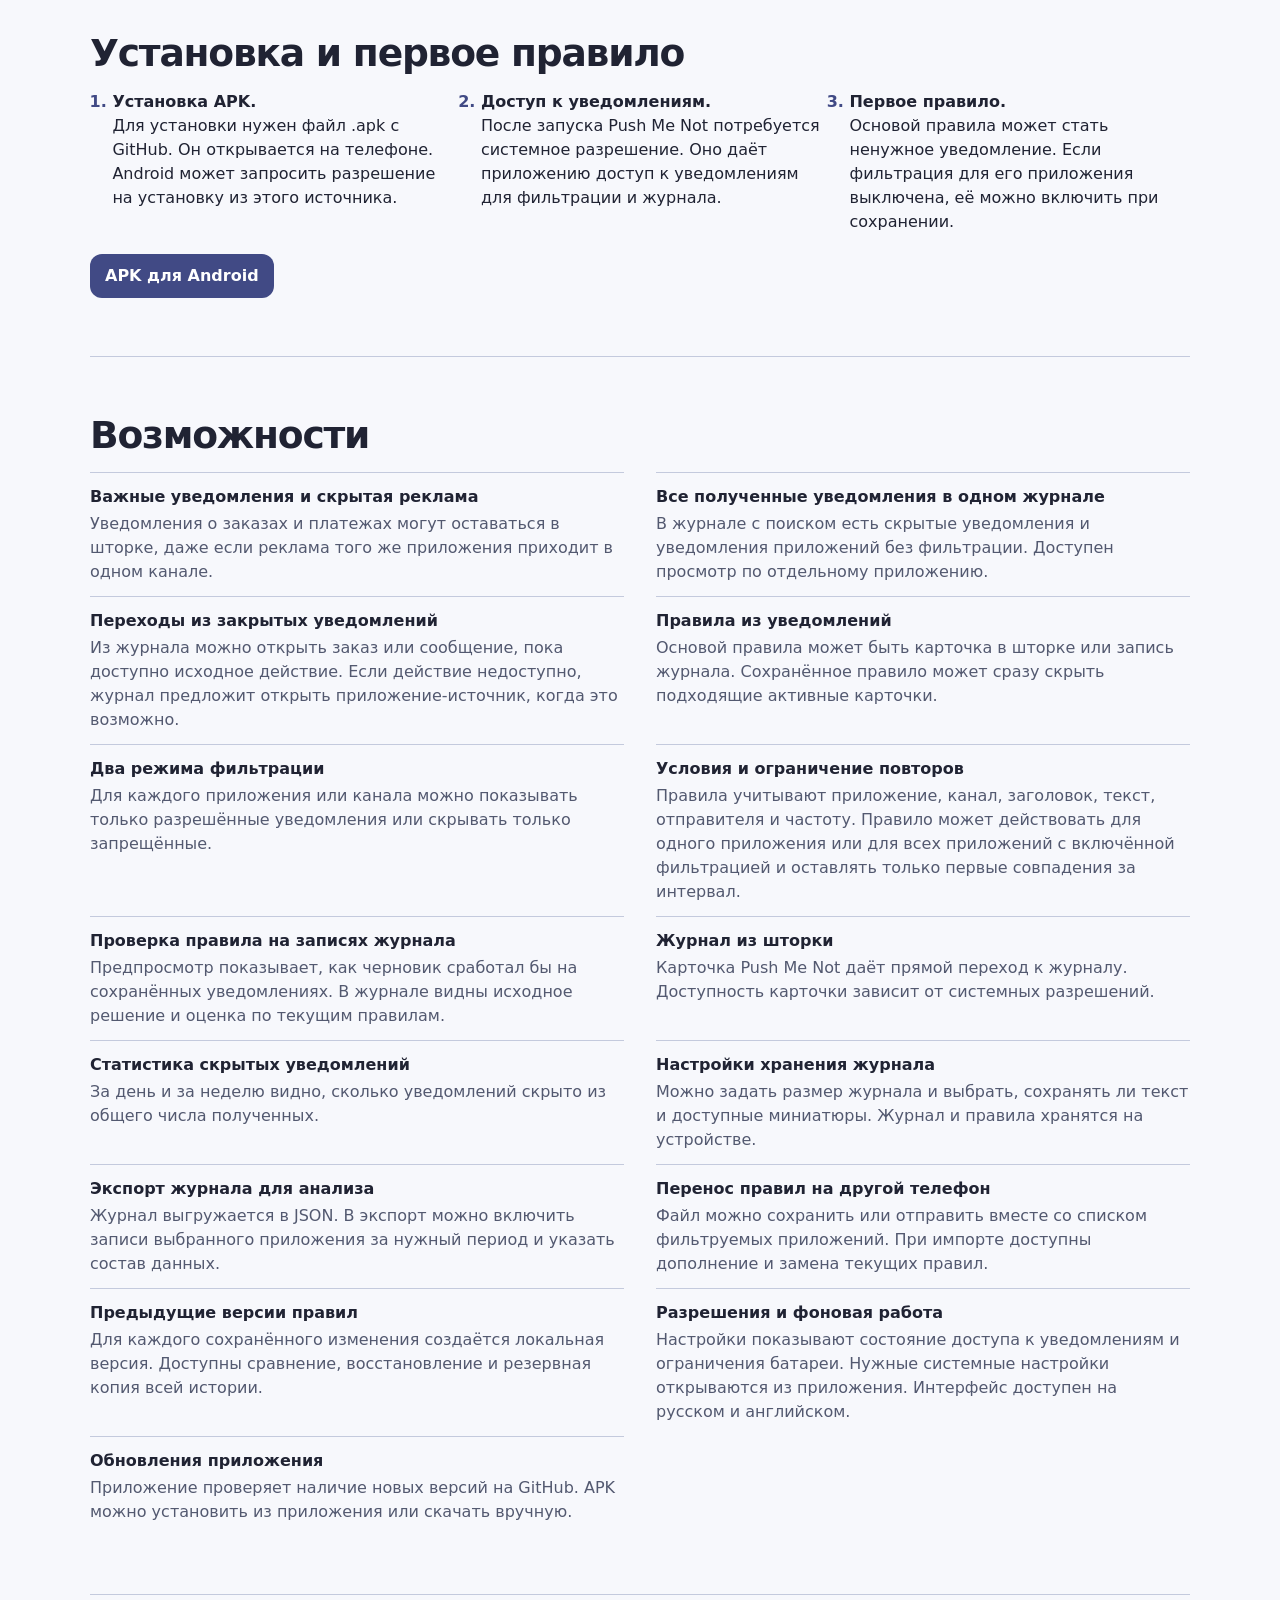
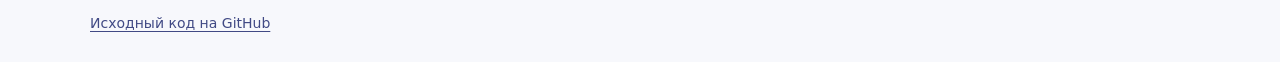
==== commit 5827b1c0: "Describe Push Me Not features on the project site" ====
--- a/docs/ru/index.html
+++ b/docs/ru/index.html
@@ -4,7 +4,7 @@
   <meta charset="utf-8">
   <meta name="viewport" content="width=device-width, initial-scale=1">
   <title>Push Me Not — Фильтр уведомлений и журнал</title>
-  <meta name="description" content="Фильтруйте уведомления Android по своим правилам и находите полученные уведомления в журнале с поиском.">
+  <meta name="description" content="Фильтр уведомлений Android по вашим правилам и журнал полученных уведомлений с поиском.">
   <link rel="alternate" hreflang="en" href="../">
   <link rel="stylesheet" href="../style.css">
 </head>
@@ -22,14 +22,14 @@
 <main class="wrap">
   <section class="hero" aria-labelledby="main-heading">
     <div class="hero-copy">
-      <h1 id="main-heading">Оставьте уведомление о заказе. Скройте рекламу.</h1>
+      <h1 id="main-heading">Уведомление о заказе остаётся. Рекламу скрывают правила.</h1>
       <p class="subtitle">Фильтр уведомлений и журнал для Android</p>
-      <p class="lede">Скрывайте лишнее по своим правилам. Все полученные уведомления остаются в журнале.</p>
+      <p class="lede">Push Me Not различает уведомления из одного канала. Все полученные приложением уведомления остаются в журнале.</p>
       <div class="download">
-        <a class="button" href="https://github.com/VitalyOstanin/pushmenot/releases/latest">Скачать для Android</a>
+        <a class="button" href="https://github.com/VitalyOstanin/pushmenot/releases/latest">APK для Android</a>
         <span>Android 12 и новее</span>
       </div>
-      <p class="download-help">На GitHub выберите файл .apk. <a href="#install">Как установить</a></p>
+      <p class="download-help">Файл .apk доступен на GitHub. <a href="#install">Как установить</a></p>
     </div>
     <figure class="demo">
       <div class="comparison">
@@ -48,7 +48,7 @@
 
   <section class="feature history" aria-labelledby="history-heading">
     <div class="feature-copy">
-      <h2 id="history-heading">Найдите уведомление, даже если его уже нет в шторке</h2>
+      <h2 id="history-heading">Уведомления остаются в журнале после смахивания</h2>
       <p>В журнале остаются и заказ, и скрытая скидка. Из записи можно открыть заказ, пока переход из уведомления доступен.</p>
       <p>Журнал и правила хранятся на устройстве.</p>
     </div>
@@ -60,7 +60,7 @@
           <article class="entry">
           <div class="entry-app"><span class="app-icon shop-icon" aria-hidden="true">К</span><strong>Магазин «Кислород»</strong></div>
           <p class="entry-title">Заказ готов к выдаче</p>
-          <p class="entry-body">Заберите до воскресенья.</p>
+          <p class="entry-body">Выдача до воскресенья.</p>
           <span class="status ">Оставлено</span>
         </article>
         <article class="entry">
@@ -75,7 +75,7 @@
           <div class="entry">
             <div class="entry-app"><span class="app-icon shop-icon" aria-hidden="true">К</span><strong>Магазин «Кислород»</strong></div>
             <p class="entry-title">Заказ готов к выдаче</p>
-            <p class="entry-body">Заберите до воскресенья.</p>
+            <p class="entry-body">Выдача до воскресенья.</p>
             <span class="status">Оставлено</span>
             <span class="sample-action">Открыть уведомление</span>
           </div>
@@ -87,8 +87,8 @@
 
   <section class="feature rule" aria-labelledby="rule-heading">
     <div class="feature-copy">
-      <h2 id="rule-heading">Создайте правило из уведомления</h2>
-      <p>Откройте уведомление в Push Me Not, выберите «Создать правило» и при необходимости измените условие. В примере правило скрывает рекламу магазина «Кислород» и оставляет заказ.</p>
+      <h2 id="rule-heading">Правило из уведомления</h2>
+      <p>Уведомление в шторке или журнале может стать основой правила. Условие можно изменить перед сохранением. В примере правило скрывает рекламу магазина «Кислород», а уведомление о заказе остаётся в шторке.</p>
       <p class="caveat">Android сначала показывает уведомление, поэтому баннер или звук могут появиться до того, как правило его скроет.</p>
     </div>
     <figure class="rule-figure">
@@ -107,31 +107,31 @@
   <section class="install" id="install" aria-labelledby="install-heading">
     <h2 id="install-heading">Установка и первое правило</h2>
     <ol>
-      <li><strong>Установите APK.</strong> Скачайте файл с GitHub и откройте на телефоне. Android может попросить разрешение на установку из этого источника.</li>
-      <li><strong>Разрешите доступ к уведомлениям.</strong> Откройте Push Me Not. Разрешение нужно, чтобы приложение могло читать уведомления для фильтрации и журнала.</li>
-      <li><strong>Создайте первое правило.</strong> Выберите в приложении ненужное уведомление и нажмите «Создать правило». Если фильтрация для этого приложения выключена, включите её при сохранении.</li>
+      <li><strong>Установка APK.</strong> Для установки нужен файл .apk с GitHub. Он открывается на телефоне. Android может запросить разрешение на установку из этого источника.</li>
+      <li><strong>Доступ к уведомлениям.</strong> После запуска Push Me Not потребуется системное разрешение. Оно даёт приложению доступ к уведомлениям для фильтрации и журнала.</li>
+      <li><strong>Первое правило.</strong> Основой правила может стать ненужное уведомление. Если фильтрация для его приложения выключена, её можно включить при сохранении.</li>
     </ol>
-    <a class="button" href="https://github.com/VitalyOstanin/pushmenot/releases/latest">Скачать для Android</a>
+    <a class="button" href="https://github.com/VitalyOstanin/pushmenot/releases/latest">APK для Android</a>
   </section>
 
   <section class="features" aria-labelledby="features-heading">
     <h2 id="features-heading">Возможности</h2>
     <ul class="feature-list">
-      <li><strong>Оставляйте важное, скрывайте рекламу</strong><p>Сохраняйте уведомления о заказах и платежах, скрывая рекламу от того же приложения, даже в одном канале.</p></li>
-      <li><strong>Находите все полученные уведомления в одном журнале</strong><p>Ищите записи и просматривайте журнал отдельного приложения. В нём есть и скрытые уведомления, и уведомления приложений без фильтрации.</p></li>
-      <li><strong>Снова переходите по закрытым уведомлениям</strong><p>Открывайте заказ или сообщение из журнала, пока переход доступен. Если переход недоступен, журнал предложит открыть само приложение, когда это возможно.</p></li>
-      <li><strong>Создавайте правила из уведомлений</strong><p>Возьмите карточку из шторки или запись из журнала. Сохранённое правило может сразу убрать подходящие уведомления, которые ещё в шторке.</p></li>
-      <li><strong>Показывайте только разрешённые или скрывайте запрещённые</strong><p>Для каждого приложения или канала выберите поведение по умолчанию. Показывайте только уведомления, для которых сработало правило «Оставить», или показывайте все, кроме тех, для которых сработало правило «Скрыть».</p></li>
-      <li><strong>Настраивайте условия и ограничивайте повторы</strong><p>Учитывайте приложение, канал, заголовок, текст или отправителя. Создавайте общие правила и правила для отдельных приложений. Оставляйте только первые совпадения за выбранный интервал.</p></li>
-      <li><strong>Проверяйте правила на сохранённых уведомлениях</strong><p>Проверяйте черновик на записях журнала. В каждой записи можно сравнить исходный результат с тем, как сработали бы текущие правила.</p></li>
-      <li><strong>Открывайте журнал из шторки</strong><p>Включите карточку Push Me Not, чтобы открывать журнал прямо из шторки.</p></li>
-      <li><strong>Смотрите, сколько уведомлений скрыто</strong><p>Узнавайте, сколько уведомлений скрыто из общего числа за день и за неделю.</p></li>
-      <li><strong>Управляйте хранением журнала</strong><p>Выбирайте размер журнала и сохранять ли содержимое уведомлений, включая текст и доступные миниатюры изображений. Журнал и правила хранятся на устройстве.</p></li>
-      <li><strong>Экспортируйте журнал для анализа</strong><p>Выберите приложение и период, затем выгрузите записи в JSON. Состав выгрузки можно настроить.</p></li>
-      <li><strong>Переносите правила на другой телефон</strong><p>Сохраняйте или отправляйте файл правил со списком приложений для фильтрации. При импорте можно дополнить или заменить текущие правила.</p></li>
-      <li><strong>Восстанавливайте прежние версии правил</strong><p>При каждом сохранённом изменении создаётся локальная версия. Сравнивайте и восстанавливайте версии или сохраняйте резервную копию со всей историей правил.</p></li>
-      <li><strong>Проверяйте разрешения и фоновую работу</strong><p>Проверяйте доступ к уведомлениям и ограничения батареи. Нужные настройки Android открываются из приложения. Интерфейс доступен на русском и английском.</p></li>
-      <li><strong>Проверяйте и устанавливайте обновления</strong><p>Проверяйте наличие новой версии на GitHub. Её можно установить из приложения или скачать APK вручную.</p></li>
+      <li><strong>Важные уведомления и скрытая реклама</strong><p>Уведомления о заказах и платежах могут оставаться в шторке, даже если реклама того же приложения приходит в одном канале.</p></li>
+      <li><strong>Все полученные уведомления в одном журнале</strong><p>В журнале с поиском есть скрытые уведомления и уведомления приложений без фильтрации. Доступен просмотр по отдельному приложению.</p></li>
+      <li><strong>Переходы из закрытых уведомлений</strong><p>Из журнала можно открыть заказ или сообщение, пока доступно исходное действие. Если действие недоступно, журнал предложит открыть приложение-источник, когда это возможно.</p></li>
+      <li><strong>Правила из уведомлений</strong><p>Основой правила может быть карточка в шторке или запись журнала. Сохранённое правило может сразу скрыть подходящие активные карточки.</p></li>
+      <li><strong>Два режима фильтрации</strong><p>Для каждого приложения или канала можно показывать только разрешённые уведомления или скрывать только запрещённые.</p></li>
+      <li><strong>Условия и ограничение повторов</strong><p>Правила учитывают приложение, канал, заголовок, текст, отправителя и частоту. Правило может действовать для одного приложения или для всех приложений с включённой фильтрацией и оставлять только первые совпадения за интервал.</p></li>
+      <li><strong>Проверка правила на записях журнала</strong><p>Предпросмотр показывает, как черновик сработал бы на сохранённых уведомлениях. В журнале видны исходное решение и оценка по текущим правилам.</p></li>
+      <li><strong>Журнал из шторки</strong><p>Карточка Push Me Not даёт прямой переход к журналу. Доступность карточки зависит от системных разрешений.</p></li>
+      <li><strong>Статистика скрытых уведомлений</strong><p>За день и за неделю видно, сколько уведомлений скрыто из общего числа полученных.</p></li>
+      <li><strong>Настройки хранения журнала</strong><p>Можно задать размер журнала и выбрать, сохранять ли текст и доступные миниатюры. Журнал и правила хранятся на устройстве.</p></li>
+      <li><strong>Экспорт журнала для анализа</strong><p>Журнал выгружается в JSON. В экспорт можно включить записи выбранного приложения за нужный период и указать состав данных.</p></li>
+      <li><strong>Перенос правил на другой телефон</strong><p>Файл можно сохранить или отправить вместе со списком фильтруемых приложений. При импорте доступны дополнение и замена текущих правил.</p></li>
+      <li><strong>Предыдущие версии правил</strong><p>Для каждого сохранённого изменения создаётся локальная версия. Доступны сравнение, восстановление и резервная копия всей истории.</p></li>
+      <li><strong>Разрешения и фоновая работа</strong><p>Настройки показывают состояние доступа к уведомлениям и ограничения батареи. Нужные системные настройки открываются из приложения. Интерфейс доступен на русском и английском.</p></li>
+      <li><strong>Обновления приложения</strong><p>Приложение проверяет наличие новых версий на GitHub. APK можно установить из приложения или скачать вручную.</p></li>
     </ul>
   </section>
 </main>
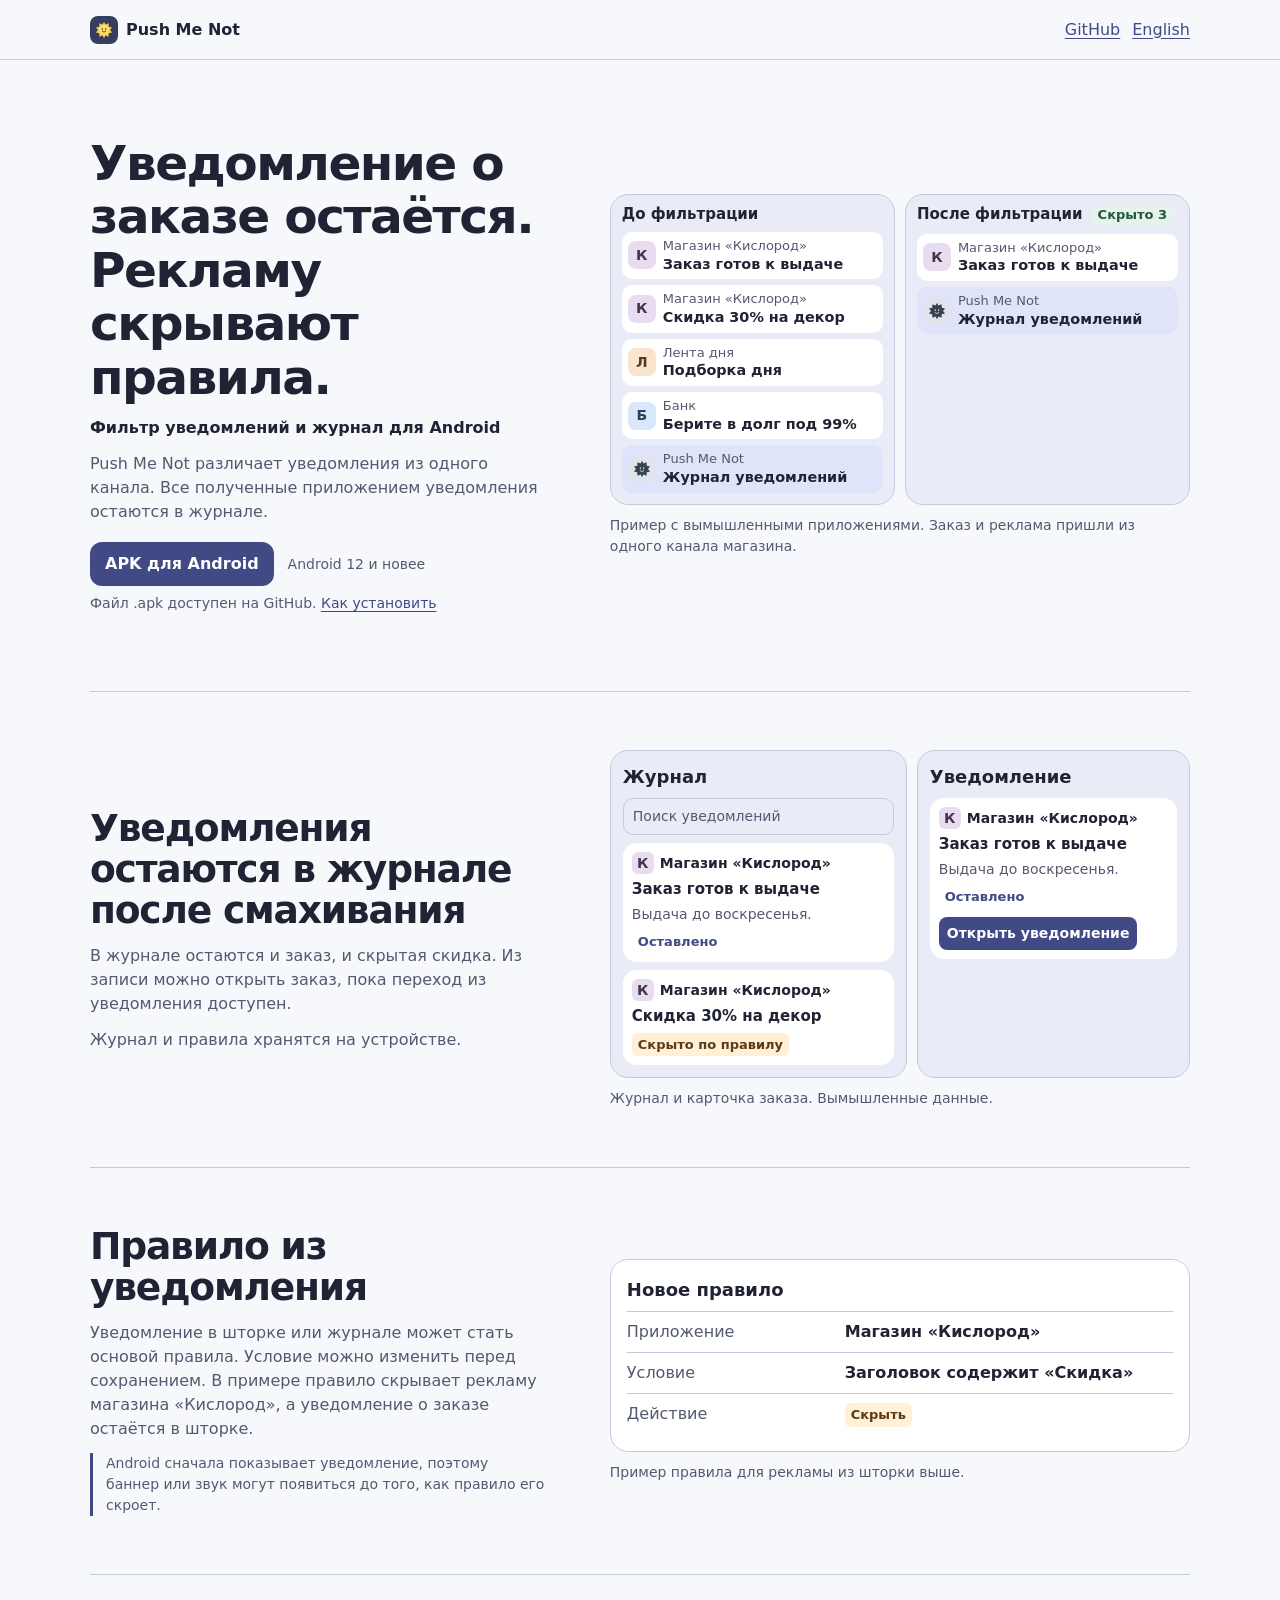
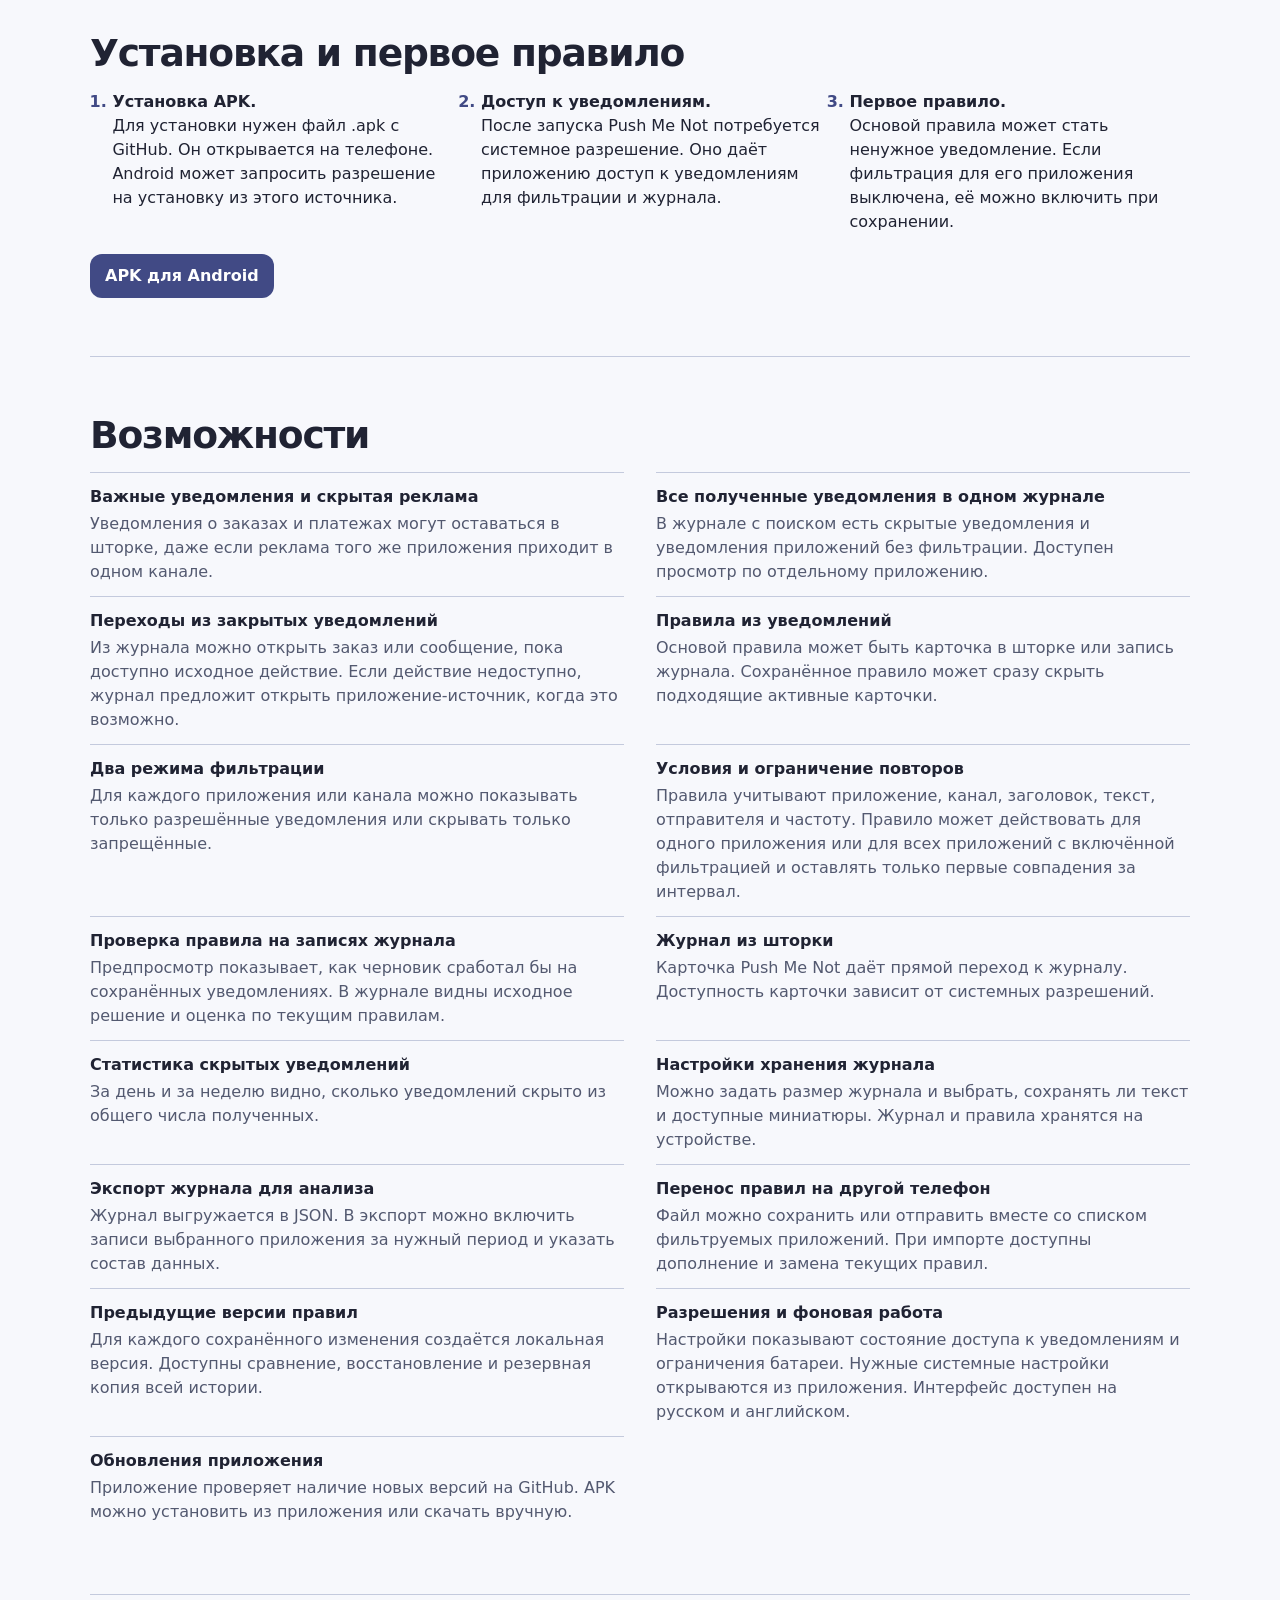
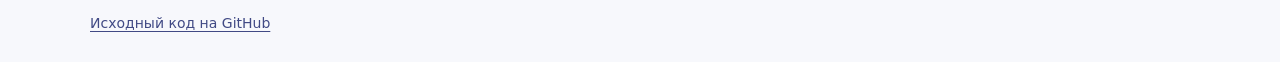
==== commit 76c5b89a: "Use the Android launcher icon on the project site" ====
--- a/docs/ru/index.html
+++ b/docs/ru/index.html
@@ -11,7 +11,7 @@
 <body>
 <header class="site-header">
   <div class="wrap header-inner">
-    <a class="brand" href="./"><span class="brand-icon"><span class="sun" aria-hidden="true"></span></span>Push Me Not</a>
+    <a class="brand" href="./"><img class="brand-icon" src="../launcher-icon.svg" width="28" height="28" alt="">Push Me Not</a>
     <nav aria-label="Навигация по сайту">
       <a href="https://github.com/VitalyOstanin/pushmenot">GitHub</a>
       <a href="../" class="language" hreflang="en" lang="en">English</a>
--- a/docs/style.css
+++ b/docs/style.css
@@ -11,7 +11,6 @@
   --highlight: light-dark(#dfe4fa, #363e60);
   --warning-bg: light-dark(#fff0d7, #50391f);
   --warning-ink: light-dark(#5c3b16, #ffdfaa);
-  --sun: #f5ce53;
   font: 16px/1.5 system-ui, sans-serif;
 }
 
@@ -40,33 +39,27 @@
   text-decoration: none;
 }
 .brand-icon, .app-icon {
-  display: grid;
-  place-items: center;
   flex: none;
   width: 28px;
   height: 28px;
   border-radius: 8px;
+}
+.app-icon {
+  display: grid;
+  place-items: center;
   font-size: .875rem;
   font-weight: 800;
 }
-.brand-icon { background: #225d45; }
 .shortcut-icon {
   border-radius: 50%;
   background: light-dark(#e1e5eb, #38434e);
   color: light-dark(#374350, #f0f3f7);
 }
-.sun {
-  width: 19px;
-  height: 19px;
-  background: var(--sun);
-  clip-path: polygon(50% 0,61% 24%,80% 10%,81% 35%,100% 37%,87% 50%,100% 65%,80% 66%,81% 89%,61% 76%,50% 100%,39% 76%,19% 89%,20% 66%,0 65%,13% 50%,0 37%,19% 35%,20% 10%,39% 24%);
-}
 
 .notice .shortcut-icon .sun {
   width: 100%;
   height: 100%;
   background: currentColor;
-  clip-path: none;
   mask: url("data:image/svg+xml,%3Csvg%20xmlns%3D%22http%3A//www.w3.org/2000/svg%22%20viewBox%3D%220%200%20108%20108%22%3E%3Cpath%20transform%3D%22translate%2814%2014%29%20scale%280.8%200.8%29%22%20fill%3D%22%23fff%22%20fill-rule%3D%22evenodd%22%20d%3D%22M50%2C10%20L57%2C24%2072%2C18%2073%2C34%2089%2C38%2079%2C50%2089%2C62%2073%2C66%2072%2C82%2057%2C76%2050%2C90%2043%2C76%2028%2C82%2027%2C66%2011%2C62%2021%2C50%2011%2C38%2027%2C34%2028%2C18%2043%2C24%20Z%20M45%2C46%20A3%2C4%200%2C1%201%2C39%2C46%20A3%2C4%200%2C1%201%2C45%2C46%20Z%20M61%2C46%20A3%2C4%200%2C1%201%2C55%2C46%20A3%2C4%200%2C1%201%2C61%2C46%20Z%20M40%2C58.1%20Q50%2C67.9%2060%2C58.1%20A1.5%2C1.5%200%2C0%200%2C58%2C55.9%20Q50%2C63.1%2042%2C55.9%20A1.5%2C1.5%200%2C0%200%2C40%2C58.1%20Z%22/%3E%3C/svg%3E") center / contain no-repeat;
 }
 
